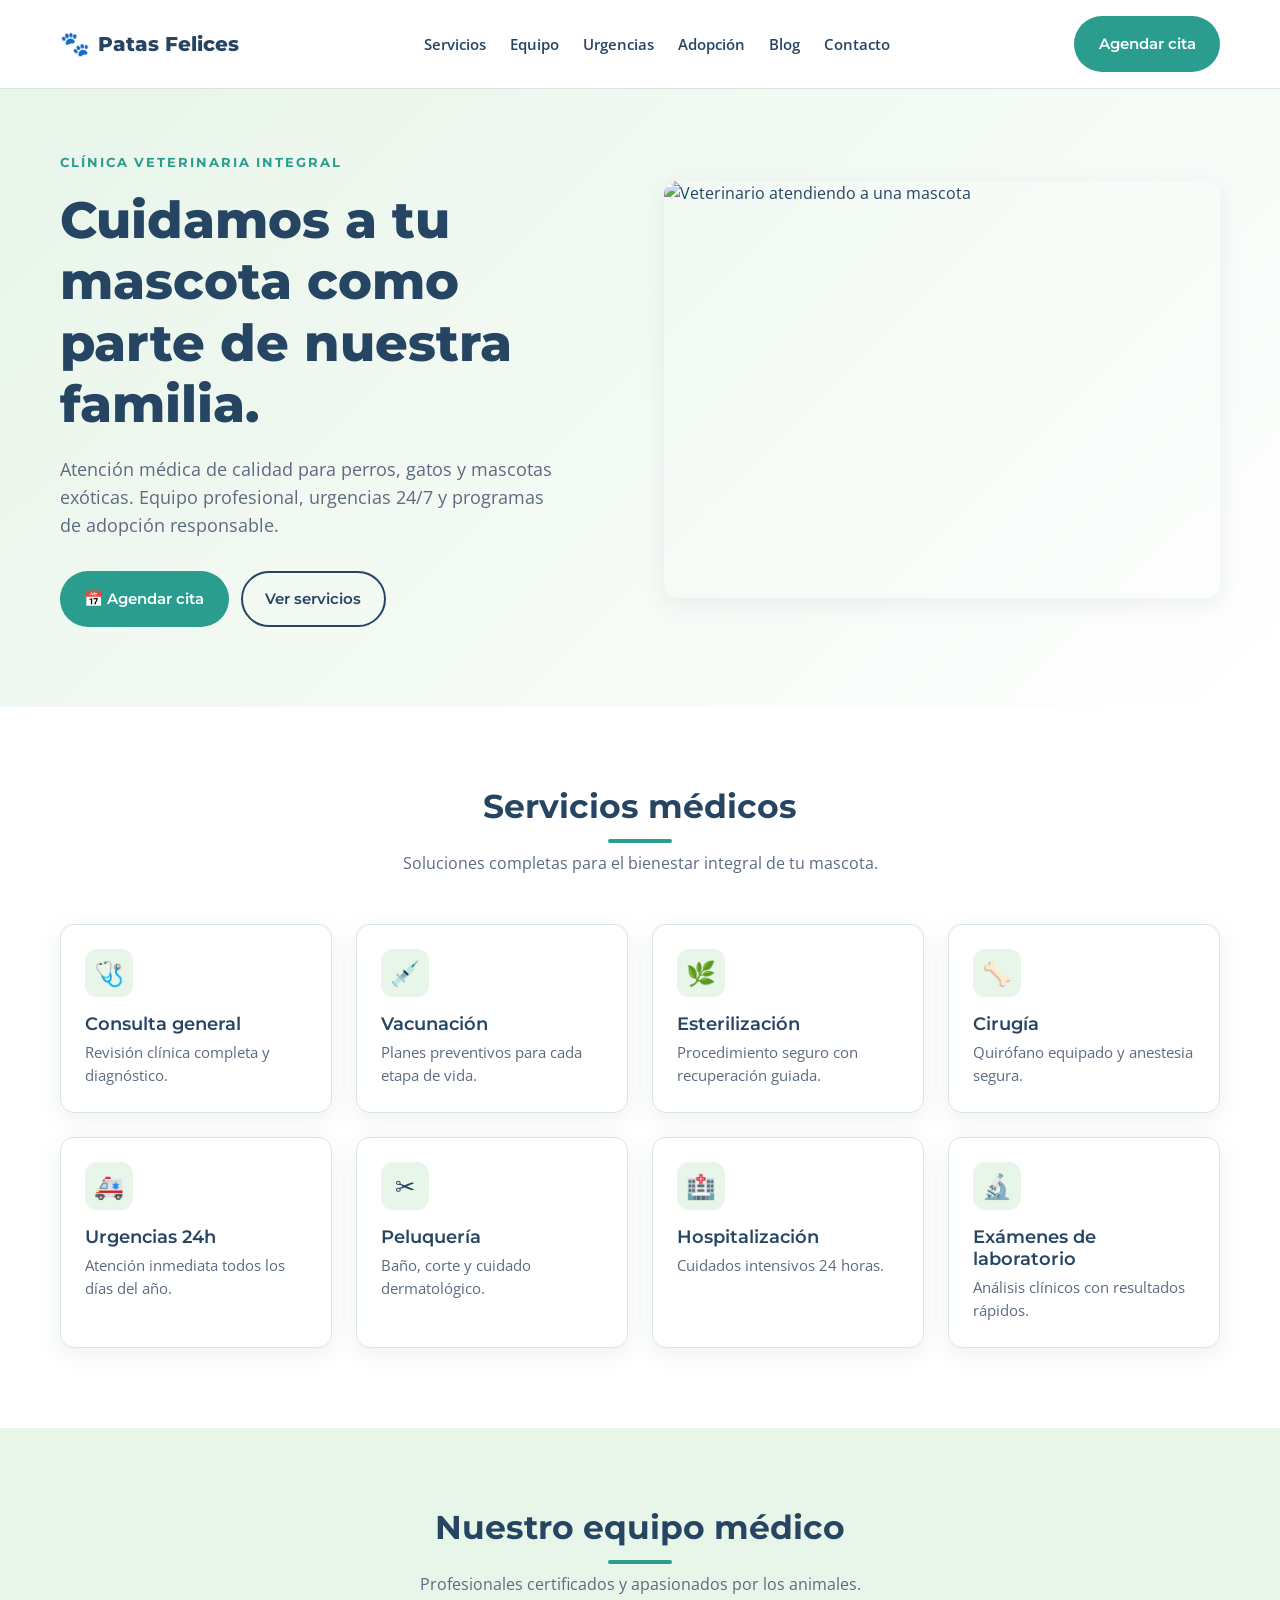
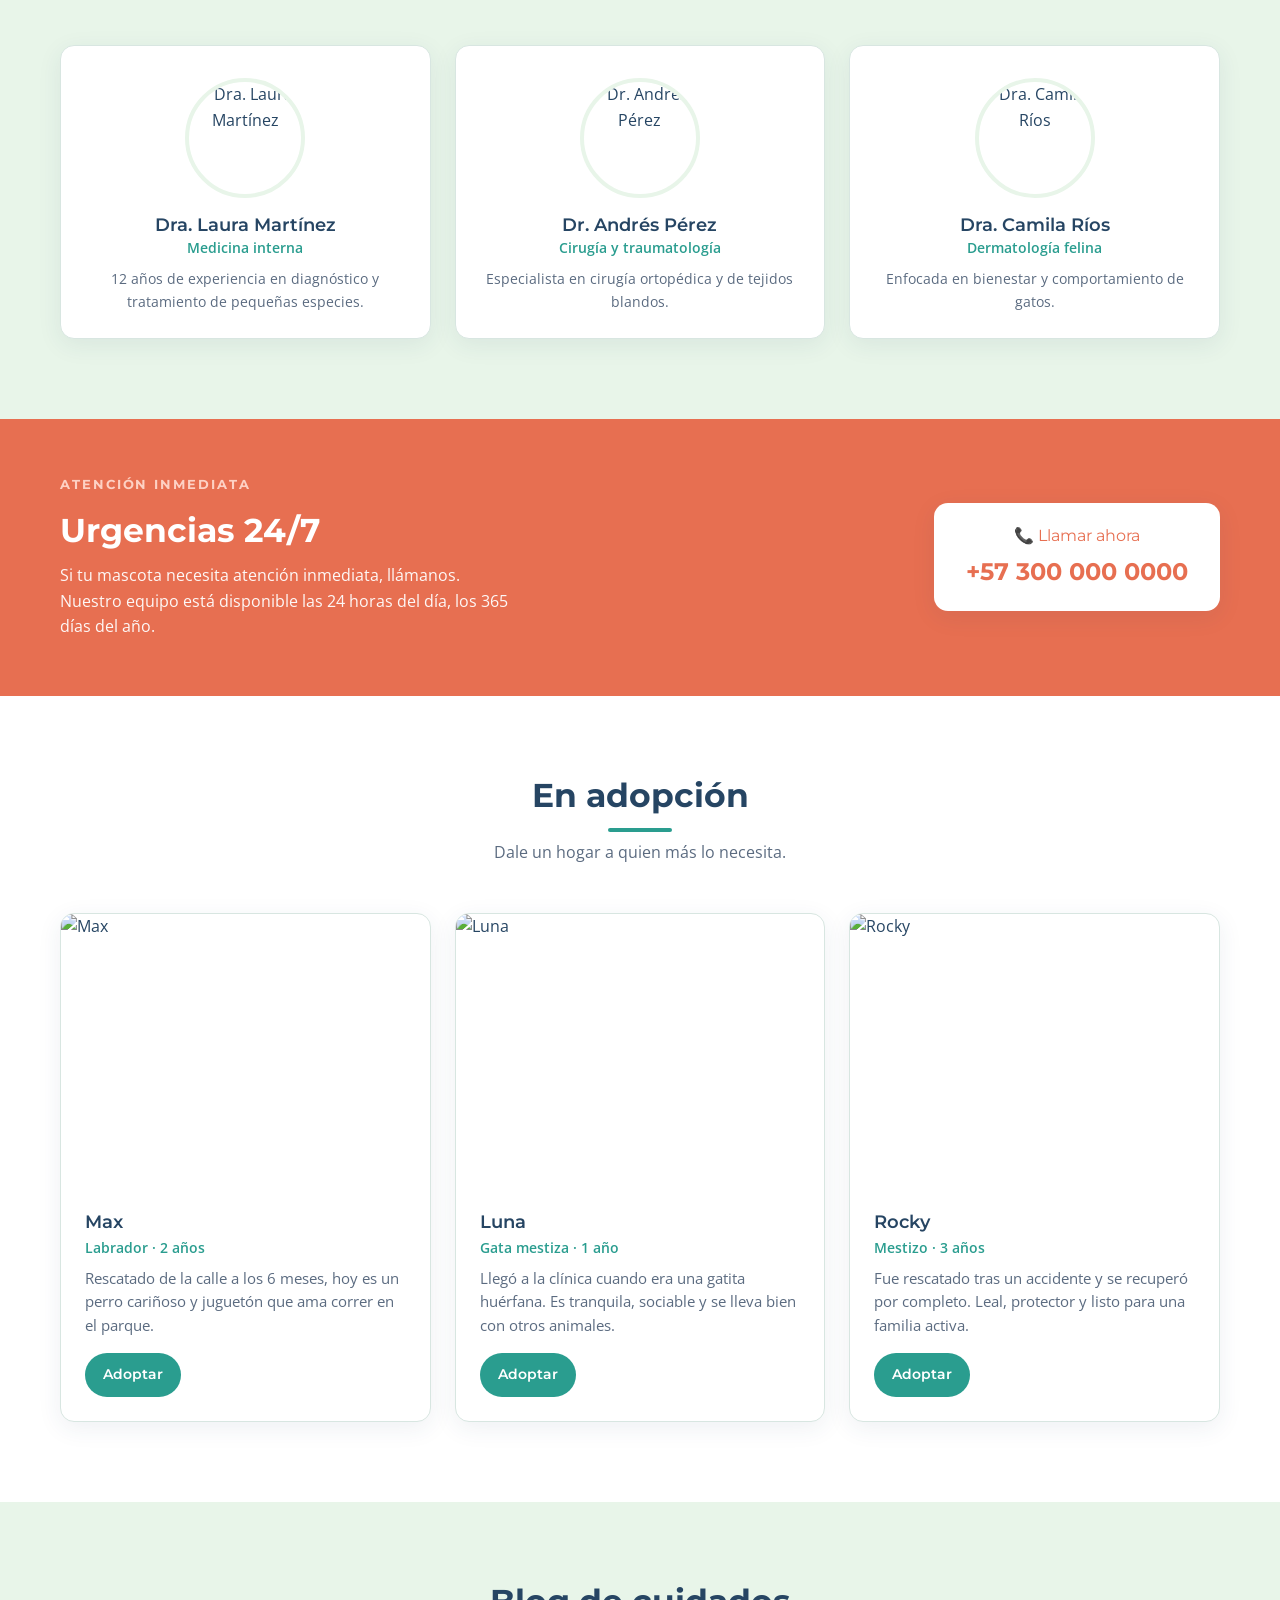
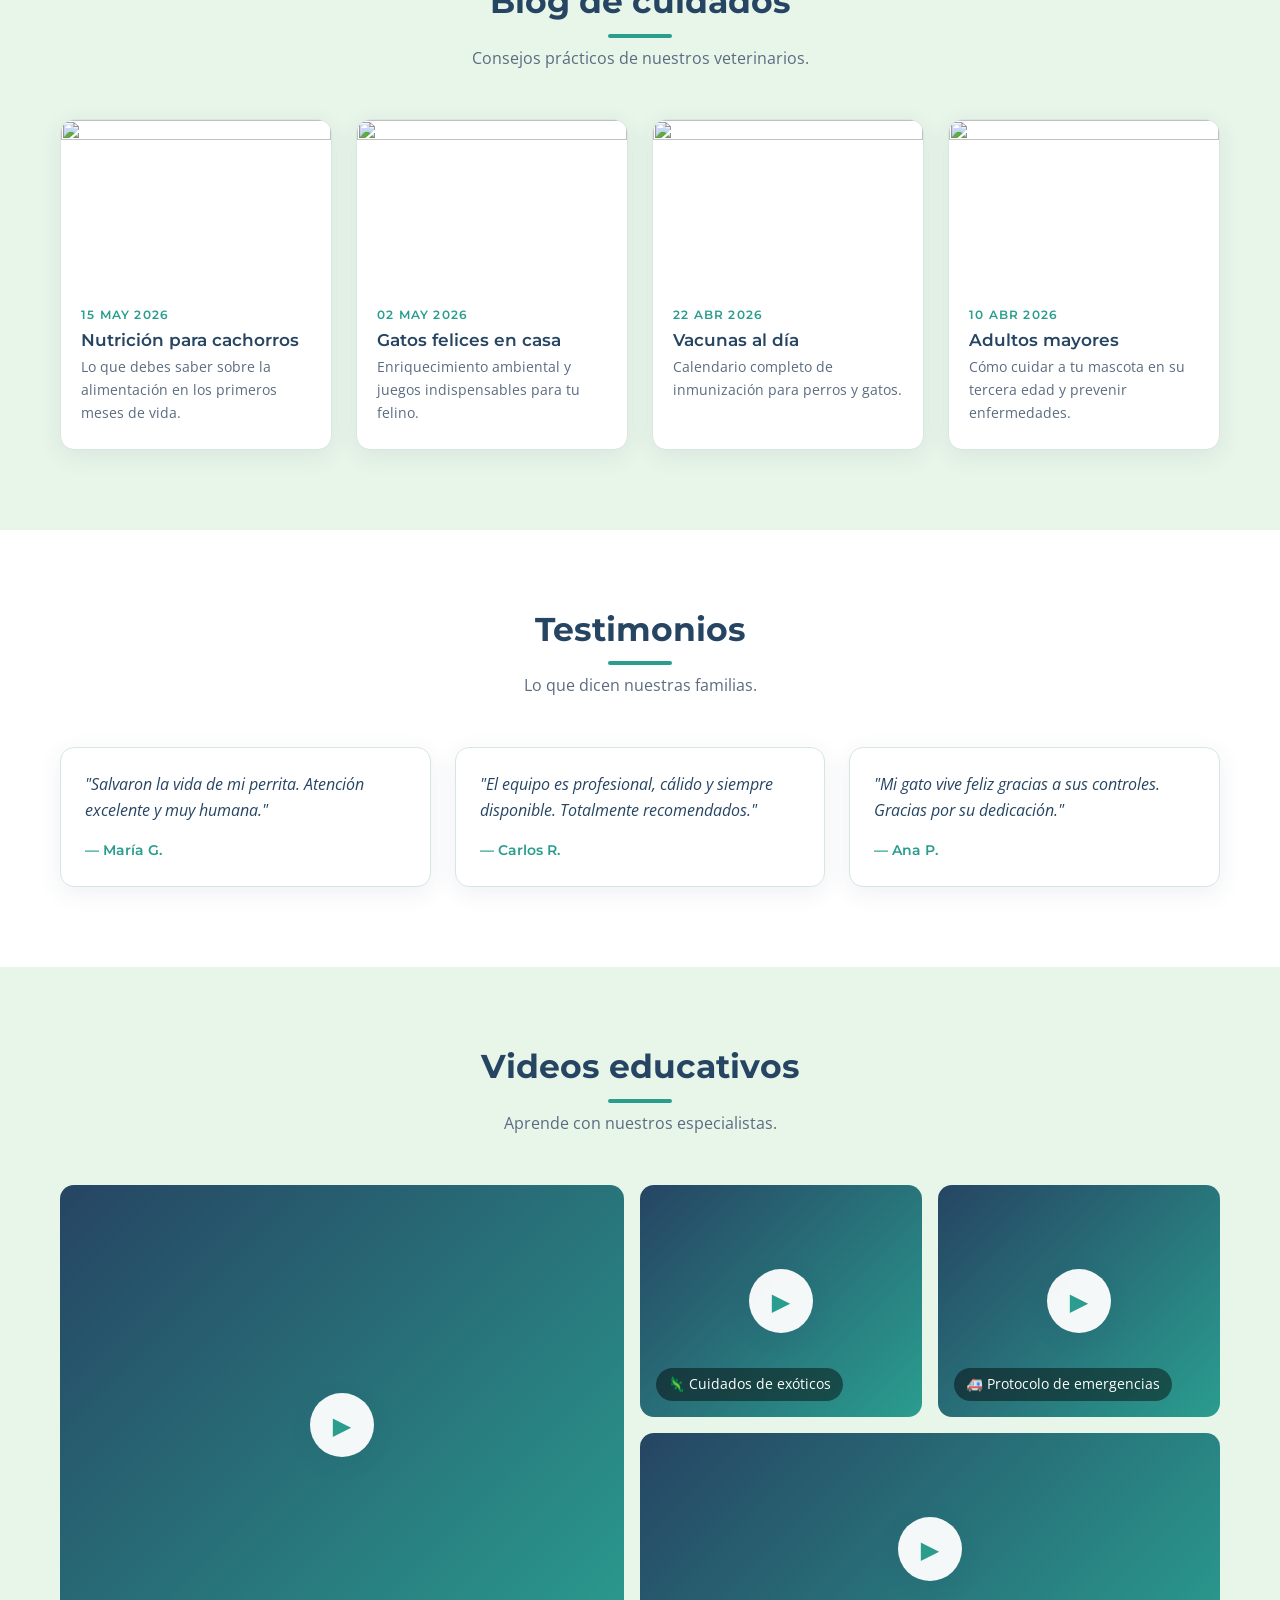
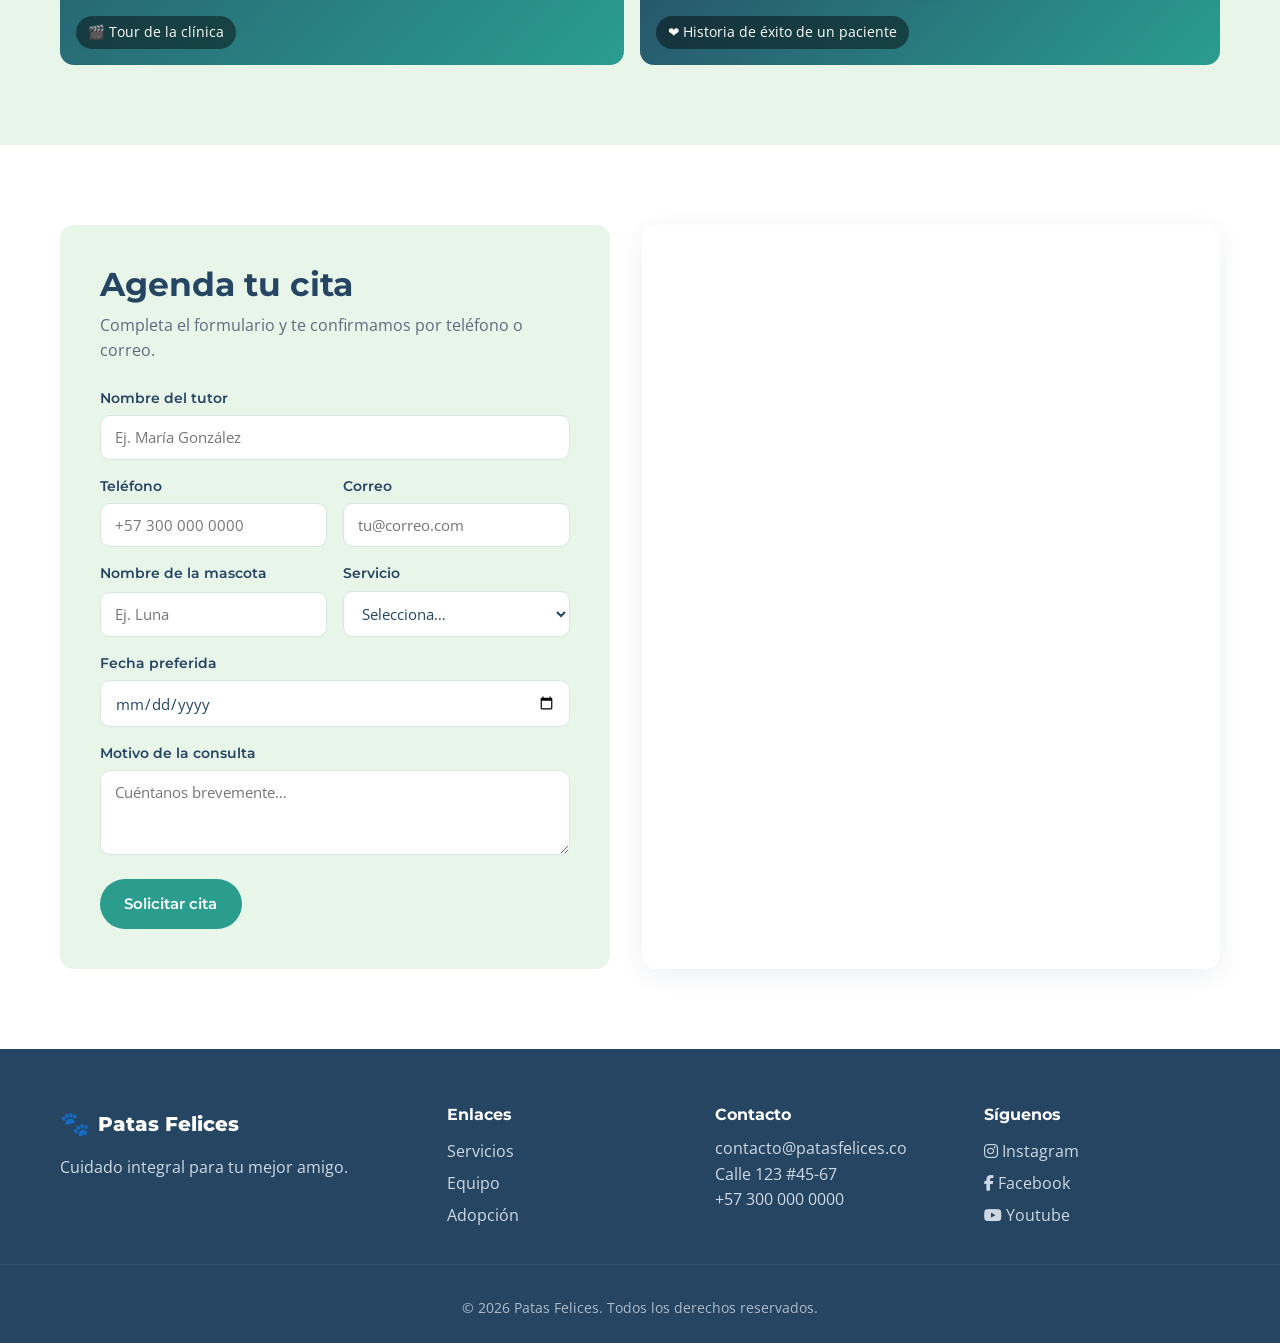
==== 5-veterinaria/index.html @ c0ae96e9 "Add files via upload" ====
<!DOCTYPE html>
<html lang="es">

<head>
  <meta charset="UTF-8" />
  <meta name="viewport" content="width=device-width, initial-scale=1.0" />
  <title>Patas Felices — Clínica Veterinaria</title>
  <meta name="description"
    content="Clínica veterinaria integral: servicios médicos, urgencias 24/7, adopción y cuidados para tu mascota." />
  <link rel="preconnect" href="https://fonts.googleapis.com" />
  <link rel="preconnect" href="https://fonts.gstatic.com" crossorigin />
  <link
    href="https://fonts.googleapis.com/css2?family=Montserrat:wght@600;700;800&family=Open+Sans:wght@400;600&display=swap"
    rel="stylesheet" />
  <link rel="stylesheet" href="estilos.css" />
  <link rel="stylesheet" href="https://cdnjs.cloudflare.com/ajax/libs/font-awesome/6.4.0/css/all.min.css">
</head>

<body>
  <!-- 1. ENCABEZADO -->
  <header class="encabezado">
    <div class="contenedor encabezado__interno">
      <a href="#" class="logo">
        <span class="logo__icono">🐾</span>
        <span class="logo__texto">Patas Felices</span>
      </a>
      <nav class="menu" aria-label="Principal">
        <a href="#servicios">Servicios</a>
        <a href="#equipo">Equipo</a>
        <a href="#urgencias">Urgencias</a>
        <a href="#adopcion">Adopción</a>
        <a href="#blog">Blog</a>
        <a href="#contacto">Contacto</a>
      </nav>
      <a href="#contacto" class="boton boton--primario">Agendar cita</a>
    </div>
  </header>

  <!-- 2. PORTADA -->
  <section class="portada">
    <div class="contenedor portada__rejilla">
      <div class="portada__contenido">
        <p class="antetitulo">Clínica veterinaria integral</p>
        <h1>Cuidamos a tu mascota como parte de nuestra familia.</h1>
        <p class="portada__sub">Atención médica de calidad para perros, gatos y mascotas exóticas. Equipo profesional,
          urgencias 24/7 y programas de adopción responsable.</p>
        <div class="portada__acciones">
          <a href="#contacto" class="boton boton--primario">📅 Agendar cita</a>
          <a href="#servicios" class="boton boton--fantasma">Ver servicios</a>
        </div>
      </div>
      <div class="portada__imagen">
        <img src="https://images.unsplash.com/photo-1583337130417-3346a1be7dee?w=800&auto=format&fit=crop"
          alt="Veterinario atendiendo a una mascota" />
      </div>
    </div>
  </section>

  <!-- 3. SERVICIOS MÉDICOS -->
  <section class="seccion" id="servicios">
    <div class="contenedor">
      <header class="seccion__cabecera">
        <h2>Servicios médicos</h2>
        <p>Soluciones completas para el bienestar integral de tu mascota.</p>
      </header>
      <div class="rejilla rejilla--4">
        <article class="tarjeta servicio">
          <div class="servicio__icono">🩺</div>
          <h3>Consulta general</h3>
          <p>Revisión clínica completa y diagnóstico.</p>
        </article>
        <article class="tarjeta servicio">
          <div class="servicio__icono">💉</div>
          <h3>Vacunación</h3>
          <p>Planes preventivos para cada etapa de vida.</p>
        </article>
        <article class="tarjeta servicio">
          <div class="servicio__icono">🌿</div>
          <h3>Esterilización</h3>
          <p>Procedimiento seguro con recuperación guiada.</p>
        </article>
        <article class="tarjeta servicio">
          <div class="servicio__icono">🦴</div>
          <h3>Cirugía</h3>
          <p>Quirófano equipado y anestesia segura.</p>
        </article>
        <article class="tarjeta servicio">
          <div class="servicio__icono">🚑</div>
          <h3>Urgencias 24h</h3>
          <p>Atención inmediata todos los días del año.</p>
        </article>
        <article class="tarjeta servicio">
          <div class="servicio__icono">✂️</div>
          <h3>Peluquería</h3>
          <p>Baño, corte y cuidado dermatológico.</p>
        </article>
        <article class="tarjeta servicio">
          <div class="servicio__icono">🏥</div>
          <h3>Hospitalización</h3>
          <p>Cuidados intensivos 24 horas.</p>
        </article>
        <article class="tarjeta servicio">
          <div class="servicio__icono">🔬</div>
          <h3>Exámenes de laboratorio</h3>
          <p>Análisis clínicos con resultados rápidos.</p>
        </article>
      </div>
    </div>
  </section>

  <!-- 4. EQUIPO MÉDICO -->
  <section class="seccion seccion--alterna" id="equipo">
    <div class="contenedor">
      <header class="seccion__cabecera">
        <h2>Nuestro equipo médico</h2>
        <p>Profesionales certificados y apasionados por los animales.</p>
      </header>
      <div class="rejilla rejilla--3">
        <article class="tarjeta equipo">
          <img src="https://images.unsplash.com/photo-1559839734-2b71ea197ec2?w=400&auto=format&fit=crop"
            alt="Dra. Laura Martínez" />
          <h3>Dra. Laura Martínez</h3>
          <p class="equipo__rol">Medicina interna</p>
          <p>12 años de experiencia en diagnóstico y tratamiento de pequeñas especies.</p>
        </article>
        <article class="tarjeta equipo">
          <img src="https://images.unsplash.com/photo-1612349317150-e413f6a5b16d?w=400&auto=format&fit=crop"
            alt="Dr. Andrés Pérez" />
          <h3>Dr. Andrés Pérez</h3>
          <p class="equipo__rol">Cirugía y traumatología</p>
          <p>Especialista en cirugía ortopédica y de tejidos blandos.</p>
        </article>
        <article class="tarjeta equipo">
          <img src="https://images.unsplash.com/photo-1622253692010-333f2da6031d?w=400&auto=format&fit=crop"
            alt="Dra. Camila Ríos" />
          <h3>Dra. Camila Ríos</h3>
          <p class="equipo__rol">Dermatología felina</p>
          <p>Enfocada en bienestar y comportamiento de gatos.</p>
        </article>
      </div>
    </div>
  </section>

  <!-- 5. URGENCIAS -->
  <section class="urgencias" id="urgencias">
    <div class="contenedor urgencias__interno">
      <div>
        <p class="antetitulo antetitulo--claro">Atención inmediata</p>
        <h2>Urgencias 24/7</h2>
        <p>Si tu mascota necesita atención inmediata, llámanos. Nuestro equipo está disponible las 24 horas del día, los
          365 días del año.</p>
      </div>
      <a href="tel:+573000000000" class="urgencias__telefono">
        <span>📞 Llamar ahora</span>
        <strong>+57 300 000 0000</strong>
      </a>
    </div>
  </section>

  <!-- 6. ADOPCIÓN -->
  <section class="seccion" id="adopcion">
    <div class="contenedor">
      <header class="seccion__cabecera">
        <h2>En adopción</h2>
        <p>Dale un hogar a quien más lo necesita.</p>
      </header>
      <div class="rejilla rejilla--3">
        <article class="tarjeta adopcion">
          <img src="https://images.unsplash.com/photo-1543466835-00a7907e9de1?w=600&auto=format&fit=crop" alt="Max" />
          <div class="adopcion__cuerpo">
            <h3>Max</h3>
            <p class="adopcion__edad">Labrador · 2 años</p>
            <p>Rescatado de la calle a los 6 meses, hoy es un perro cariñoso y juguetón que ama correr en el parque.</p>
            <a href="#contacto" class="boton boton--primario boton--pequeno">Adoptar</a>
          </div>
        </article>
        <article class="tarjeta adopcion">
          <img src="https://images.unsplash.com/photo-1514888286974-6c03e2ca1dba?w=600&auto=format&fit=crop"
            alt="Luna" />
          <div class="adopcion__cuerpo">
            <h3>Luna</h3>
            <p class="adopcion__edad">Gata mestiza · 1 año</p>
            <p>Llegó a la clínica cuando era una gatita huérfana. Es tranquila, sociable y se lleva bien con otros
              animales.</p>
            <a href="#contacto" class="boton boton--primario boton--pequeno">Adoptar</a>
          </div>
        </article>
        <article class="tarjeta adopcion">
          <img src="https://images.unsplash.com/photo-1587300003388-59208cc962cb?w=600&auto=format&fit=crop"
            alt="Rocky" />
          <div class="adopcion__cuerpo">
            <h3>Rocky</h3>
            <p class="adopcion__edad">Mestizo · 3 años</p>
            <p>Fue rescatado tras un accidente y se recuperó por completo. Leal, protector y listo para una familia
              activa.</p>
            <a href="#contacto" class="boton boton--primario boton--pequeno">Adoptar</a>
          </div>
        </article>
      </div>
    </div>
  </section>

  <!-- 7. BLOG DE CUIDADOS -->
  <section class="seccion seccion--alterna" id="blog">
    <div class="contenedor">
      <header class="seccion__cabecera">
        <h2>Blog de cuidados</h2>
        <p>Consejos prácticos de nuestros veterinarios.</p>
      </header>
      <div class="rejilla rejilla--4">
        <article class="tarjeta articulo">
          <img src="https://images.unsplash.com/photo-1450778869180-41d0601e046e?w=400&auto=format&fit=crop" alt="" />
          <div class="articulo__cuerpo">
            <time class="articulo__fecha">15 May 2026</time>
            <h3>Nutrición para cachorros</h3>
            <p>Lo que debes saber sobre la alimentación en los primeros meses de vida.</p>
          </div>
        </article>
        <article class="tarjeta articulo">
          <img src="https://images.unsplash.com/photo-1518791841217-8f162f1e1131?w=400&auto=format&fit=crop" alt="" />
          <div class="articulo__cuerpo">
            <time class="articulo__fecha">02 May 2026</time>
            <h3>Gatos felices en casa</h3>
            <p>Enriquecimiento ambiental y juegos indispensables para tu felino.</p>
          </div>
        </article>
        <article class="tarjeta articulo">
          <img src="https://images.unsplash.com/photo-1425082661705-1834bfd09dca?w=400&auto=format&fit=crop" alt="" />
          <div class="articulo__cuerpo">
            <time class="articulo__fecha">22 Abr 2026</time>
            <h3>Vacunas al día</h3>
            <p>Calendario completo de inmunización para perros y gatos.</p>
          </div>
        </article>
        <article class="tarjeta articulo">
          <img src="https://images.unsplash.com/photo-1444212477490-ca407925329e?w=400&auto=format&fit=crop" alt="" />
          <div class="articulo__cuerpo">
            <time class="articulo__fecha">10 Abr 2026</time>
            <h3>Adultos mayores</h3>
            <p>Cómo cuidar a tu mascota en su tercera edad y prevenir enfermedades.</p>
          </div>
        </article>
      </div>
    </div>
  </section>

  <!-- 8. TESTIMONIOS -->
  <section class="seccion">
    <div class="contenedor">
      <header class="seccion__cabecera">
        <h2>Testimonios</h2>
        <p>Lo que dicen nuestras familias.</p>
      </header>
      <div class="rejilla rejilla--3">
        <blockquote class="tarjeta testimonio">
          <p>"Salvaron la vida de mi perrita. Atención excelente y muy humana."</p>
          <footer>— María G.</footer>
        </blockquote>
        <blockquote class="tarjeta testimonio">
          <p>"El equipo es profesional, cálido y siempre disponible. Totalmente recomendados."</p>
          <footer>— Carlos R.</footer>
        </blockquote>
        <blockquote class="tarjeta testimonio">
          <p>"Mi gato vive feliz gracias a sus controles. Gracias por su dedicación."</p>
          <footer>— Ana P.</footer>
        </blockquote>
      </div>
    </div>
  </section>

  <!-- 9. VIDEOS -->
  <section class="seccion seccion--alterna">
    <div class="contenedor">
      <header class="seccion__cabecera">
        <h2>Videos educativos</h2>
        <p>Aprende con nuestros especialistas.</p>
      </header>
      <div class="videos">
        <div class="video video--principal">
          <div class="video__play">▶</div>
          <span class="video__etiqueta">🎬 Tour de la clínica</span>
        </div>
        <div class="video">
          <div class="video__play">▶</div>
          <span class="video__etiqueta">🦎 Cuidados de exóticos</span>
        </div>
        <div class="video">
          <div class="video__play">▶</div>
          <span class="video__etiqueta">🚑 Protocolo de emergencias</span>
        </div>
        <div class="video video--ancho">
          <div class="video__play">▶</div>
          <span class="video__etiqueta">❤️ Historia de éxito de un paciente</span>
        </div>
      </div>
    </div>
  </section>

  <!-- 10. AGENDAR CITA + MAPA -->
  <section class="seccion" id="contacto">
    <div class="contenedor mapa">
      <div class="mapa__formulario">
        <h2>Agenda tu cita</h2>
        <p>Completa el formulario y te confirmamos por teléfono o correo.</p>
        <form class="formulario"
          onsubmit="event.preventDefault(); alert('¡Solicitud enviada! Te contactaremos pronto.');">
          <div class="campo">
            <label for="nombre">Nombre del tutor</label>
            <input id="nombre" name="nombre" type="text" required placeholder="Ej. María González" />
          </div>
          <div class="formulario__fila">
            <div class="campo">
              <label for="telefono">Teléfono</label>
              <input id="telefono" name="telefono" type="tel" required placeholder="+57 300 000 0000" />
            </div>
            <div class="campo">
              <label for="correo">Correo</label>
              <input id="correo" name="correo" type="email" required placeholder="tu@correo.com" />
            </div>
          </div>
          <div class="formulario__fila">
            <div class="campo">
              <label for="mascota">Nombre de la mascota</label>
              <input id="mascota" name="mascota" type="text" required placeholder="Ej. Luna" />
            </div>
            <div class="campo">
              <label for="servicio">Servicio</label>
              <select id="servicio" name="servicio" required>
                <option value="">Selecciona…</option>
                <option>Consulta general</option>
                <option>Vacunación</option>
                <option>Esterilización</option>
                <option>Cirugía</option>
                <option>Peluquería</option>
                <option>Exámenes de laboratorio</option>
              </select>
            </div>
          </div>
          <div class="campo">
            <label for="fecha">Fecha preferida</label>
            <input id="fecha" name="fecha" type="date" required />
          </div>
          <div class="campo">
            <label for="motivo">Motivo de la consulta</label>
            <textarea id="motivo" name="motivo" rows="3" placeholder="Cuéntanos brevemente…"></textarea>
          </div>
          <button type="submit" class="boton boton--primario">Solicitar cita</button>
        </form>
      </div>
      <div class="mapa__embebido">
        <iframe title="Mapa de ubicación"
          src="https://www.openstreetmap.org/export/embed.html?bbox=-74.08%2C4.60%2C-74.06%2C4.62&layer=mapnik"
          loading="lazy"></iframe>
      </div>
    </div>
  </section>

  <!-- 11. PIE DE PÁGINA -->
  <footer class="pie">
    <div class="contenedor pie__rejilla">
      <div>
        <div class="logo logo--claro"><span class="logo__icono">🐾</span><span class="logo__texto">Patas Felices</span>
        </div>
        <p>Cuidado integral para tu mejor amigo.</p>
      </div>
      <div>
        <h4>Enlaces</h4>
        <a href="#servicios">Servicios</a>
        <a href="#equipo">Equipo</a>
        <a href="#adopcion">Adopción</a>
      </div>
      <div>
        <h4>Contacto</h4>
        <p>contacto@patasfelices.co</p>
        <p>Calle 123 #45-67</p>
        <p>+57 300 000 0000</p>
      </div>
      <div>
        <h4>Síguenos</h4>
        <div>
          <a href="#"><i class="fab fa-instagram"></i> Instagram</a>
          <a href="#"><i class="fab fa-facebook-f"></i> Facebook</a>
          <a href="#"><i class="fab fa-youtube"></i> Youtube</a>
        </div>
      </div>
    </div>
    <div class="pie__inferior">© 2026 Patas Felices. Todos los derechos reservados.</div>
  </footer>
</body>

</html>
---- 5-veterinaria/estilos.css ----
:root {
  --color-principal: #2A9D8F;
  --color-principal-oscuro: #1f7a70;
  --color-fondo-suave: #E8F5E9;
  --color-urgencia: #E76F51;
  --color-texto: #264563;
  --color-tenue: #5b6b80;
  --color-blanco: #ffffff;
  --color-borde: #d8e6e1;

  --tipo-titulo: "Montserrat", system-ui, sans-serif;
  --tipo-cuerpo: "Open Sans", system-ui, sans-serif;

  --radio: 14px;
  --sombra: 0 6px 24px rgba(38, 69, 99, 0.08);
  --ancho-contenedor: 1200px;
}

* { box-sizing: border-box; margin: 0; padding: 0; }
html { scroll-behavior: smooth; }
body {
  font-family: var(--tipo-cuerpo);
  color: var(--color-texto);
  background: var(--color-blanco);
  line-height: 1.6;
  -webkit-font-smoothing: antialiased;
}

img { max-width: 100%; display: block; }
a { color: inherit; text-decoration: none; }

h1, h2, h3, h4 { font-family: var(--tipo-titulo); color: var(--color-texto); line-height: 1.2; }
h1 { font-size: clamp(2rem, 4vw, 3.25rem); font-weight: 800; }
h2 { font-size: clamp(1.6rem, 2.6vw, 2.25rem); font-weight: 700; position: relative; }
h3 { font-size: 1.15rem; font-weight: 600; }

.contenedor { max-width: var(--ancho-contenedor); margin: 0 auto; padding: 0 1.25rem; }

/* Pseudo-elemento decorativo bajo los títulos de sección */
.seccion__cabecera h2::after {
  content: "";
  display: block;
  width: 64px;
  height: 4px;
  margin: .75rem auto 0;
  background: var(--color-principal);
  border-radius: 999px;
}

/* Botones */
.boton {
  display: inline-flex; align-items: center; gap: .5rem;
  padding: .85rem 1.4rem; border-radius: 999px;
  font-family: var(--tipo-titulo); font-weight: 600; font-size: .95rem;
  transition: transform .15s ease, background .2s ease, color .2s ease;
  border: 2px solid transparent; cursor: pointer;
}
.boton--primario { background: var(--color-principal); color: #fff; }
.boton--primario:hover { background: var(--color-principal-oscuro); transform: translateY(-1px); }
.boton--fantasma { background: transparent; color: var(--color-texto); border-color: var(--color-texto); }
.boton--fantasma:hover { background: var(--color-texto); color: #fff; }
.boton--pequeno { padding: .55rem 1rem; font-size: .85rem; }

/* Encabezado */
.encabezado {
  position: sticky; top: 0; z-index: 50;
  background: rgba(255,255,255,.95); backdrop-filter: blur(8px);
  border-bottom: 1px solid var(--color-borde);
}
.encabezado__interno { display: flex; align-items: center; justify-content: space-between; padding: 1rem 1.25rem; gap: 1rem; }
.logo { display: inline-flex; align-items: center; gap: .5rem; font-family: var(--tipo-titulo); font-weight: 800; font-size: 1.25rem; color: var(--color-texto); }
.logo__icono { font-size: 1.5rem; }
.menu { display: flex; gap: 1.5rem; flex-wrap: wrap; }
.menu a { font-weight: 600; font-size: .95rem; color: var(--color-texto); transition: color .2s; position: relative; }
.menu a::before {
  content: ""; position: absolute; left: 0; bottom: -4px;
  width: 0; height: 2px; background: var(--color-principal);
  transition: width .25s ease;
}
.menu a:hover { color: var(--color-principal); }
.menu a:hover::before { width: 100%; }

/* Portada */
.portada { background: linear-gradient(135deg, var(--color-fondo-suave) 0%, #fff 100%); padding: 4rem 0 5rem; }
.portada__rejilla { display: grid; grid-template-columns: 1fr 1fr; gap: 3rem; align-items: center; }
.antetitulo { font-family: var(--tipo-titulo); text-transform: uppercase; letter-spacing: .15em; font-size: .8rem; color: var(--color-principal); font-weight: 700; margin-bottom: 1rem; }
.antetitulo--claro { color: #ffd7cb; }
.portada__sub { font-size: 1.1rem; color: var(--color-tenue); margin: 1.25rem 0 2rem; max-width: 50ch; }
.portada__acciones { display: flex; flex-wrap: wrap; gap: .75rem; }
.portada__imagen img { border-radius: var(--radio); box-shadow: var(--sombra); aspect-ratio: 4/3; object-fit: cover; }

/* Secciones */
.seccion { padding: 5rem 0; }
.seccion--alterna { background: var(--color-fondo-suave); }
.seccion__cabecera { text-align: center; max-width: 640px; margin: 0 auto 3rem; }
.seccion__cabecera p { color: var(--color-tenue); margin-top: .5rem; }

/* Rejilla + Tarjeta */
.rejilla { display: grid; gap: 1.5rem; }
.rejilla--3 { grid-template-columns: repeat(3, 1fr); }
.rejilla--4 { grid-template-columns: repeat(4, 1fr); }
.tarjeta {
  background: #fff; border-radius: var(--radio); padding: 1.5rem;
  border: 1px solid var(--color-borde); box-shadow: var(--sombra);
  transition: transform .2s ease, box-shadow .2s ease;
}
.tarjeta:hover { transform: translateY(-4px); box-shadow: 0 12px 32px rgba(38,69,99,.12); }

/* Servicios */
.servicio { text-align: left; }
.servicio__icono { width: 48px; height: 48px; display: grid; place-items: center; font-size: 1.5rem; border-radius: 12px; background: var(--color-fondo-suave); margin-bottom: 1rem; }
.servicio h3 { margin-bottom: .35rem; }
.servicio p { color: var(--color-tenue); font-size: .92rem; }

/* Equipo */
.equipo { text-align: center; padding-top: 2rem; }
.equipo img { width: 120px; height: 120px; border-radius: 50%; object-fit: cover; margin: 0 auto 1rem; border: 4px solid var(--color-fondo-suave); }
.equipo__rol { color: var(--color-principal); font-weight: 600; margin-bottom: .5rem; font-size: .9rem; }
.equipo p:last-child { color: var(--color-tenue); font-size: .9rem; }

/* Urgencias */
.urgencias { background: var(--color-urgencia); color: #fff; padding: 3.5rem 0; }
.urgencias__interno { display: flex; align-items: center; justify-content: space-between; gap: 2rem; flex-wrap: wrap; }
.urgencias h2 { color: #fff; margin: .25rem 0 .75rem; }
.urgencias h2::after { display: none; }
.urgencias p { max-width: 50ch; opacity: .95; }
.urgencias__telefono { display: inline-flex; flex-direction: column; align-items: center; background: #fff; color: var(--color-urgencia); padding: 1.25rem 2rem; border-radius: var(--radio); font-family: var(--tipo-titulo); box-shadow: var(--sombra); transition: transform .2s; }
.urgencias__telefono:hover { transform: scale(1.03); }
.urgencias__telefono strong { font-size: 1.5rem; margin-top: .25rem; }

/* Adopción */
.adopcion { padding: 0; overflow: hidden; }
.adopcion img { aspect-ratio: 4/3; object-fit: cover; width: 100%; }
.adopcion__cuerpo { padding: 1.25rem 1.5rem 1.5rem; }
.adopcion__cuerpo h3 { margin-bottom: .25rem; }
.adopcion__edad { color: var(--color-principal); font-weight: 600; font-size: .85rem; margin-bottom: .5rem; }
.adopcion__cuerpo p:not(.adopcion__edad) { color: var(--color-tenue); margin-bottom: 1rem; font-size: .92rem; }

/* Blog / artículo */
.articulo { padding: 0; overflow: hidden; }
.articulo img { aspect-ratio: 16/10; object-fit: cover; width: 100%; }
.articulo__cuerpo { padding: 1rem 1.25rem 1.5rem; }
.articulo__fecha { display: block; font-family: var(--tipo-titulo); font-size: .75rem; text-transform: uppercase; letter-spacing: .1em; color: var(--color-principal); font-weight: 600; margin-bottom: .35rem; }
.articulo__cuerpo h3 { margin-bottom: .35rem; font-size: 1.05rem; }
.articulo__cuerpo p { color: var(--color-tenue); font-size: .9rem; }

/* Testimonios */
.testimonio p { font-style: italic; color: var(--color-texto); margin-bottom: 1rem; }
.testimonio footer { font-family: var(--tipo-titulo); color: var(--color-principal); font-weight: 600; font-size: .9rem; }

/* Videos */
.videos {
  display: grid;
  grid-template-columns: 2fr 1fr 1fr;
  grid-template-rows: 1fr 1fr;
  gap: 1rem;
  min-height: 480px;
}
.video {
  position: relative; background: linear-gradient(135deg, #264563, #2A9D8F);
  border-radius: var(--radio); display: grid; place-items: center;
  color: #fff; cursor: pointer; overflow: hidden;
  transition: transform .2s;
}
.video:hover { transform: scale(1.01); }
.video__play { width: 64px; height: 64px; border-radius: 50%; background: rgba(255,255,255,.95); color: var(--color-principal); display: grid; place-items: center; font-size: 1.5rem; box-shadow: var(--sombra); }
.video__etiqueta { position: absolute; bottom: 1rem; left: 1rem; background: rgba(0,0,0,.45); padding: .35rem .75rem; border-radius: 999px; font-size: .85rem; }
.video--principal { grid-row: span 2; }
.video--ancho { grid-column: span 2; }

/* Mapa + formulario */
.mapa { display: grid; grid-template-columns: 1fr 1.1fr; gap: 2rem; align-items: stretch; }
.mapa__formulario { background: var(--color-fondo-suave); padding: 2.5rem; border-radius: var(--radio); }
.mapa__formulario h2 { margin-bottom: .5rem; text-align: left; }
.mapa__formulario h2::after { margin: .5rem 0 0; }
.mapa__formulario > p { color: var(--color-tenue); margin-bottom: 1.5rem; }
.mapa__embebido { border-radius: var(--radio); overflow: hidden; box-shadow: var(--sombra); min-height: 420px; }
.mapa__embebido iframe { width: 100%; height: 100%; border: 0; }

/* Formulario */
.formulario { display: grid; gap: 1rem; }
.formulario__fila { display: grid; grid-template-columns: 1fr 1fr; gap: 1rem; }
.campo { display: grid; gap: .35rem; }
.campo label { font-family: var(--tipo-titulo); font-weight: 600; font-size: .85rem; color: var(--color-texto); }
.campo input, .campo select, .campo textarea {
  font-family: var(--tipo-cuerpo); font-size: .95rem;
  padding: .7rem .85rem; border-radius: 10px;
  border: 1px solid var(--color-borde); background: #fff; color: var(--color-texto);
  transition: border-color .2s, box-shadow .2s;
}
.campo input:focus, .campo select:focus, .campo textarea:focus {
  outline: none; border-color: var(--color-principal);
  box-shadow: 0 0 0 3px rgba(42,157,143,.18);
}
.formulario .boton { justify-self: start; margin-top: .5rem; }

/* Pie */
.pie { background: var(--color-texto); color: #cfd9e6; padding: 3.5rem 0 1.5rem; }
.pie__rejilla { display: grid; grid-template-columns: 1.5fr 1fr 1fr 1fr; gap: 2rem; }
.pie h4 { color: #fff; font-size: 1rem; margin-bottom: .75rem; }
.pie a { display: block; padding: .2rem 0; color: #cfd9e6; transition: color .2s; }
.pie a:hover { color: #fff; }
.logo--claro { color: #fff; margin-bottom: .75rem; }
.logo--claro .logo__texto { color: #fff; }
.pie__inferior { text-align: center; padding-top: 2rem; margin-top: 2rem; border-top: 1px solid rgba(255,255,255,.1); font-size: .85rem; opacity: .8; }

/* Responsive */
@media (max-width: 960px) {
  .rejilla--4 { grid-template-columns: repeat(2, 1fr); }
  .rejilla--3 { grid-template-columns: repeat(2, 1fr); }
  .portada__rejilla, .mapa { grid-template-columns: 1fr; }
  .videos { grid-template-columns: 1fr 1fr; grid-template-rows: auto; min-height: auto; }
  .video--principal, .video--ancho { grid-column: auto; grid-row: auto; aspect-ratio: 16/10; }
  .video { aspect-ratio: 16/10; }
  .pie__rejilla { grid-template-columns: 1fr 1fr; }
  .menu { display: none; }
}
@media (max-width: 560px) {
  .rejilla--4, .rejilla--3 { grid-template-columns: 1fr; }
  .videos { grid-template-columns: 1fr; }
  .pie__rejilla { grid-template-columns: 1fr; }
  .urgencias__interno { flex-direction: column; text-align: center; }
  .formulario__fila { grid-template-columns: 1fr; }
  .mapa__formulario { padding: 1.5rem; }
}
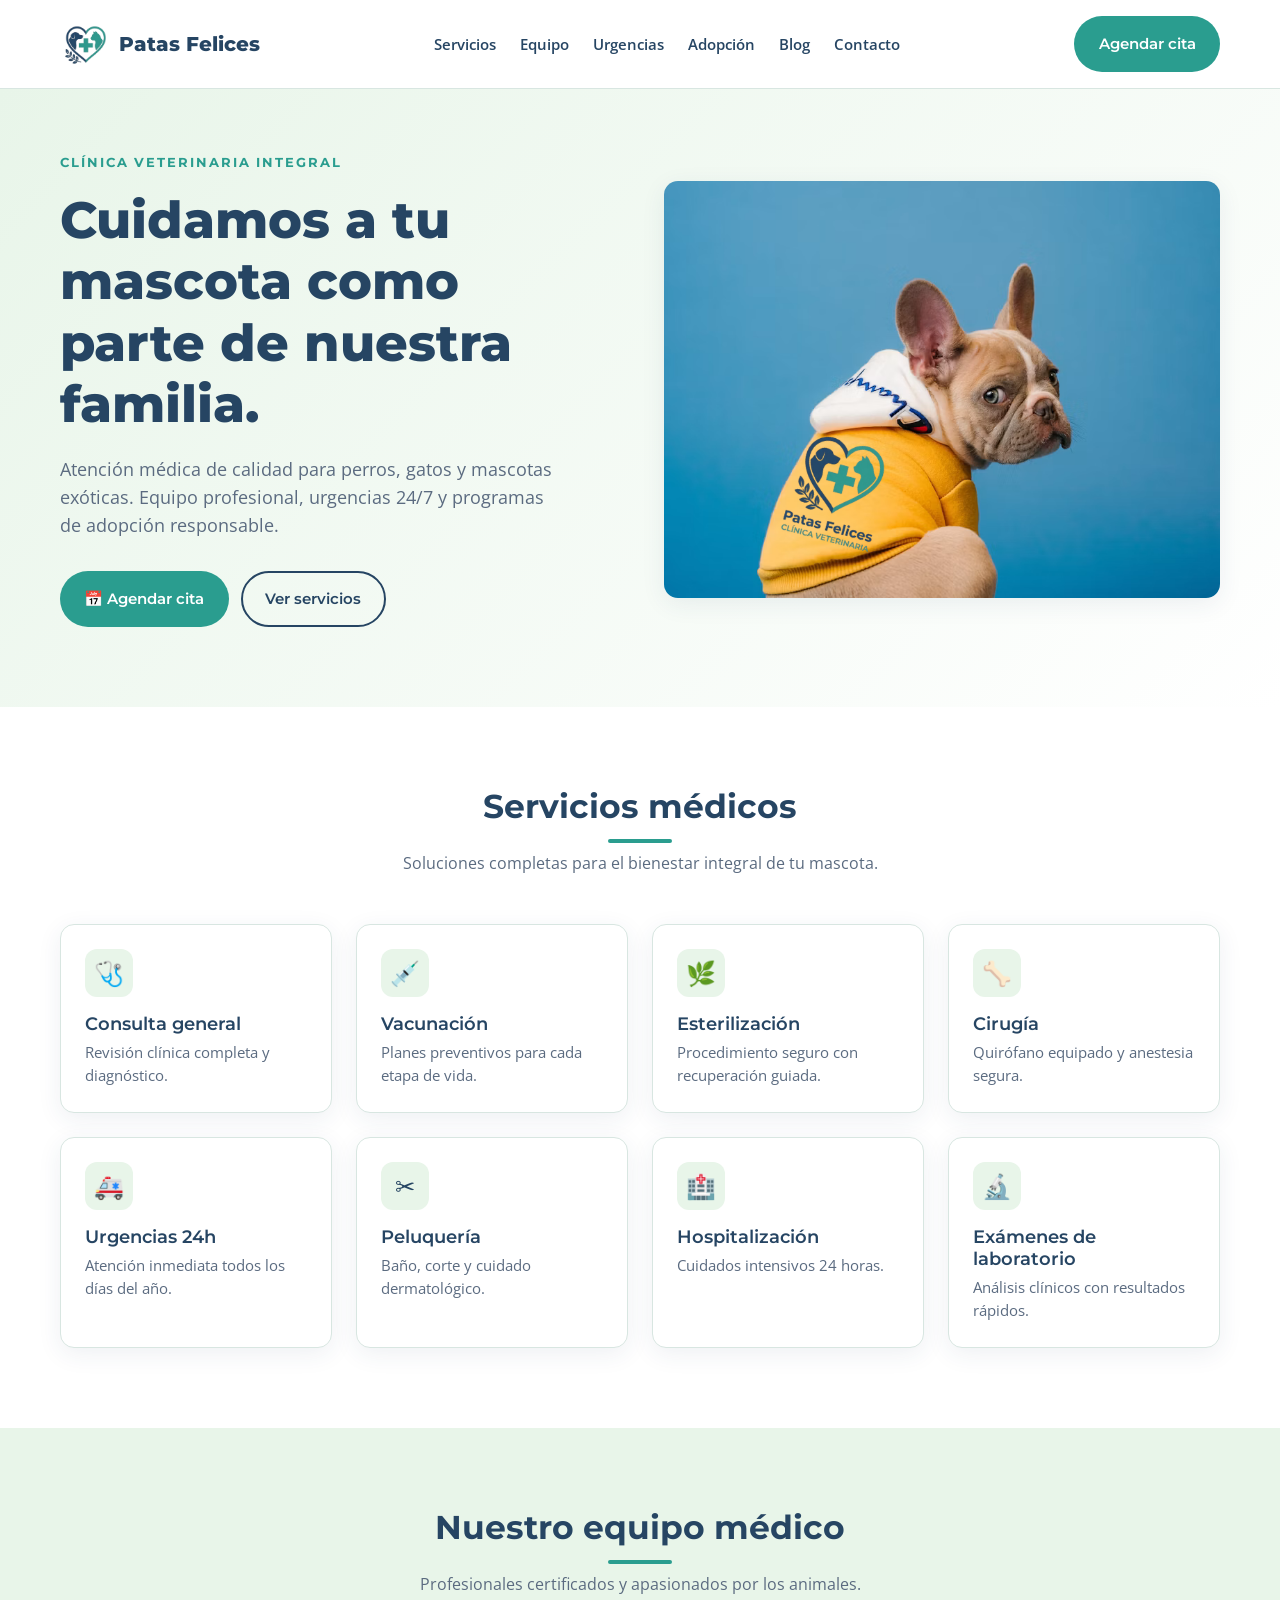
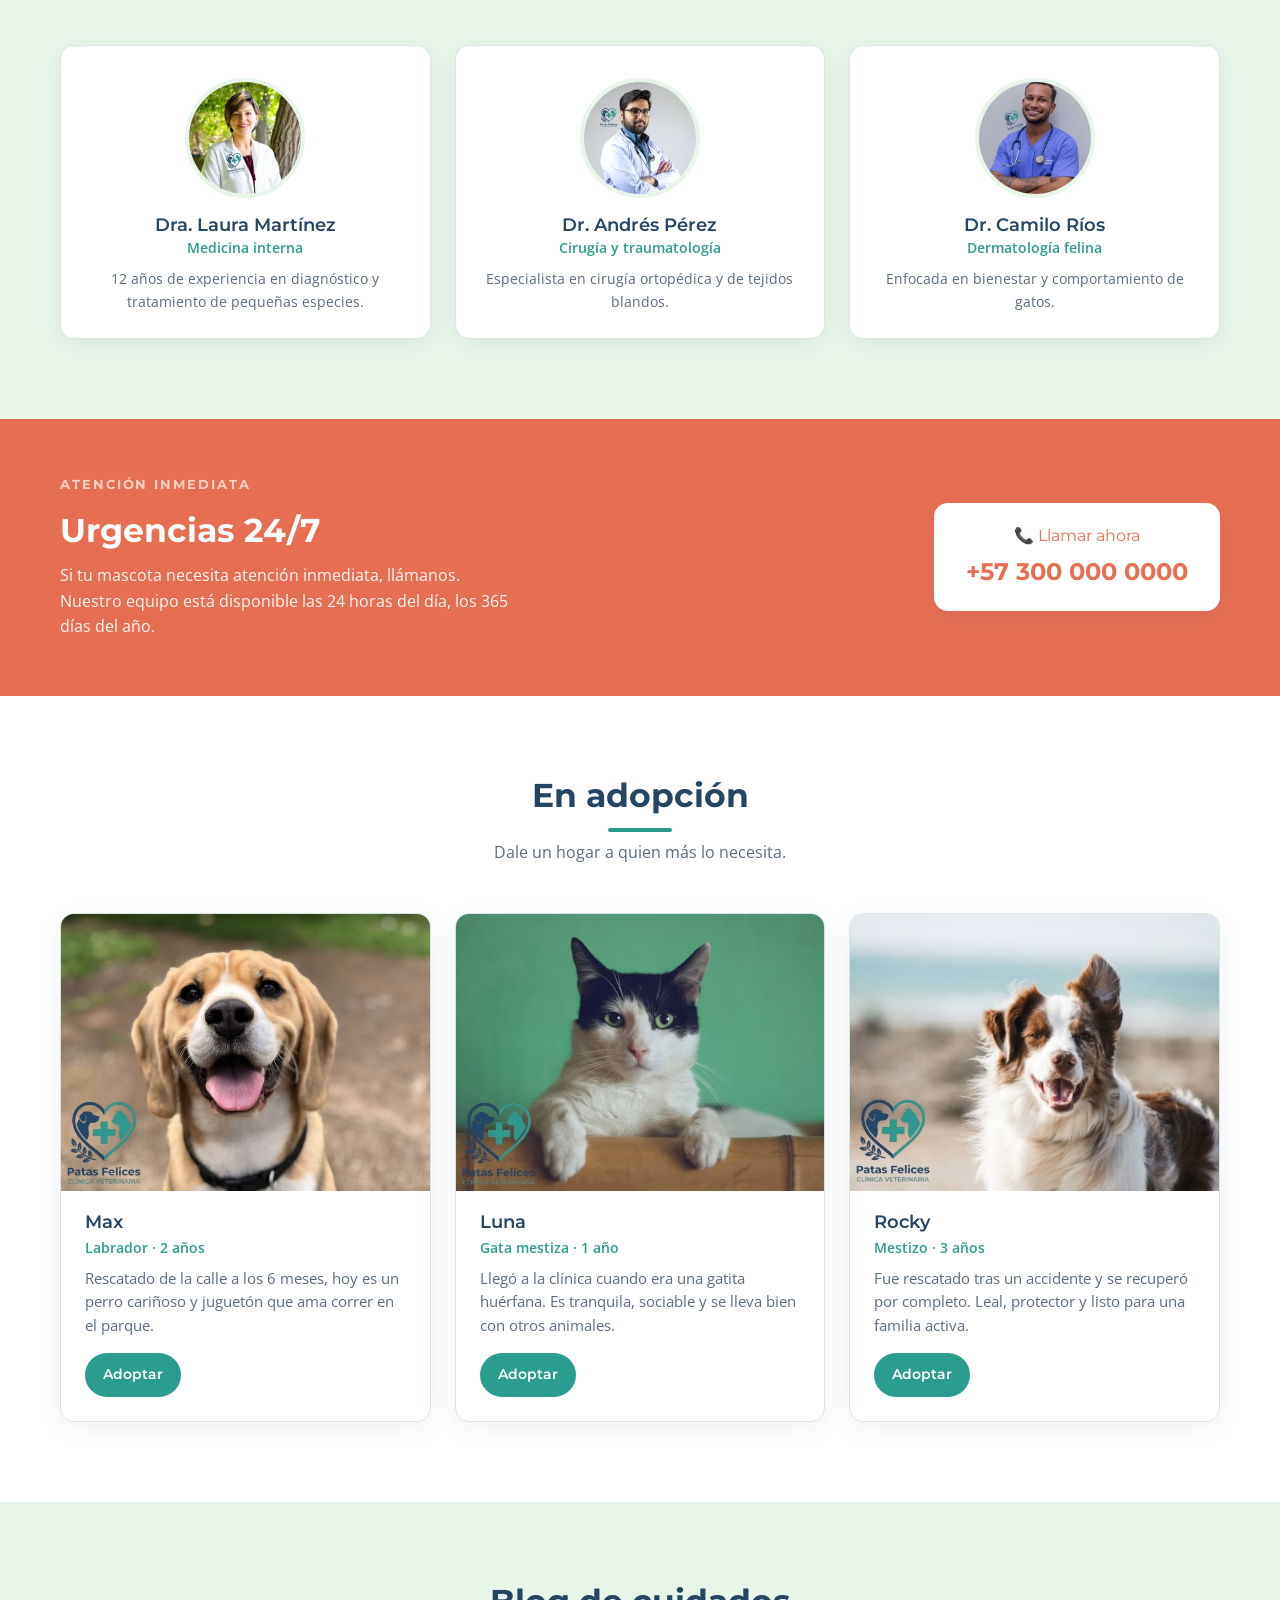
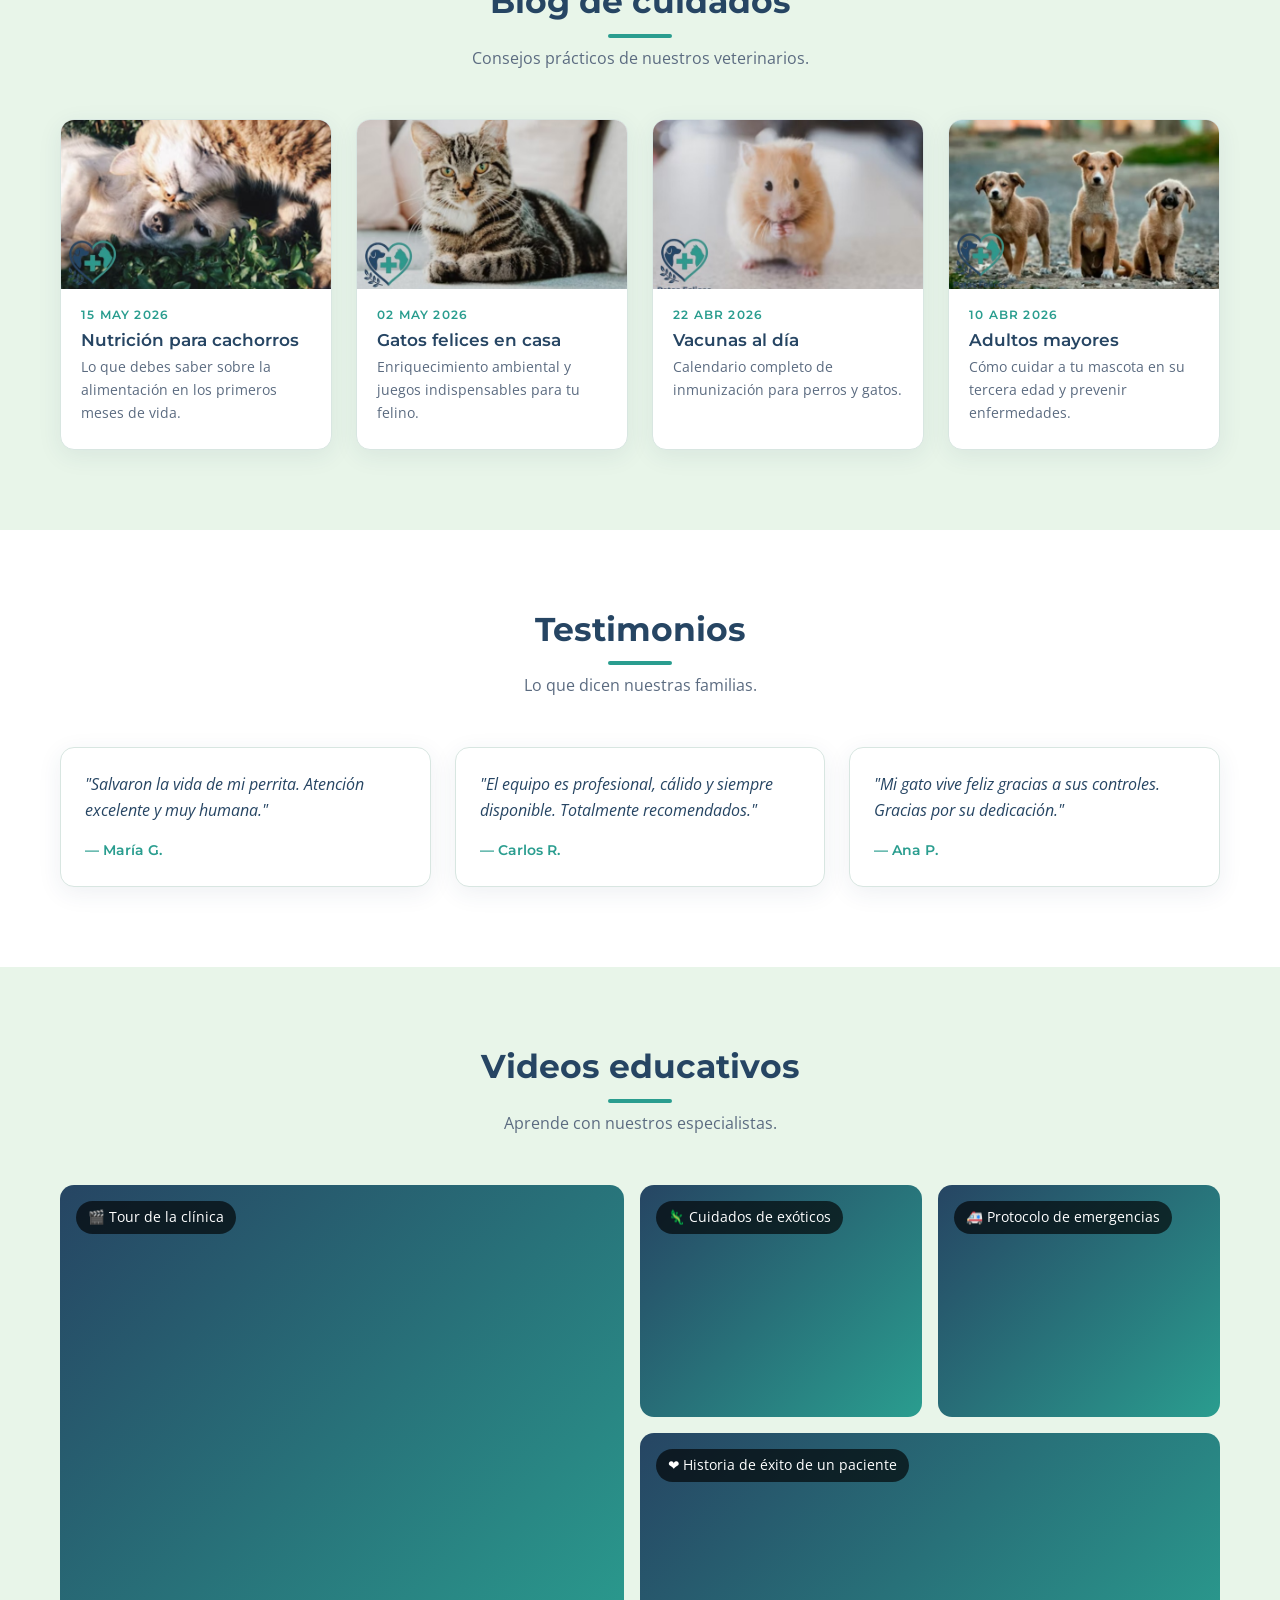
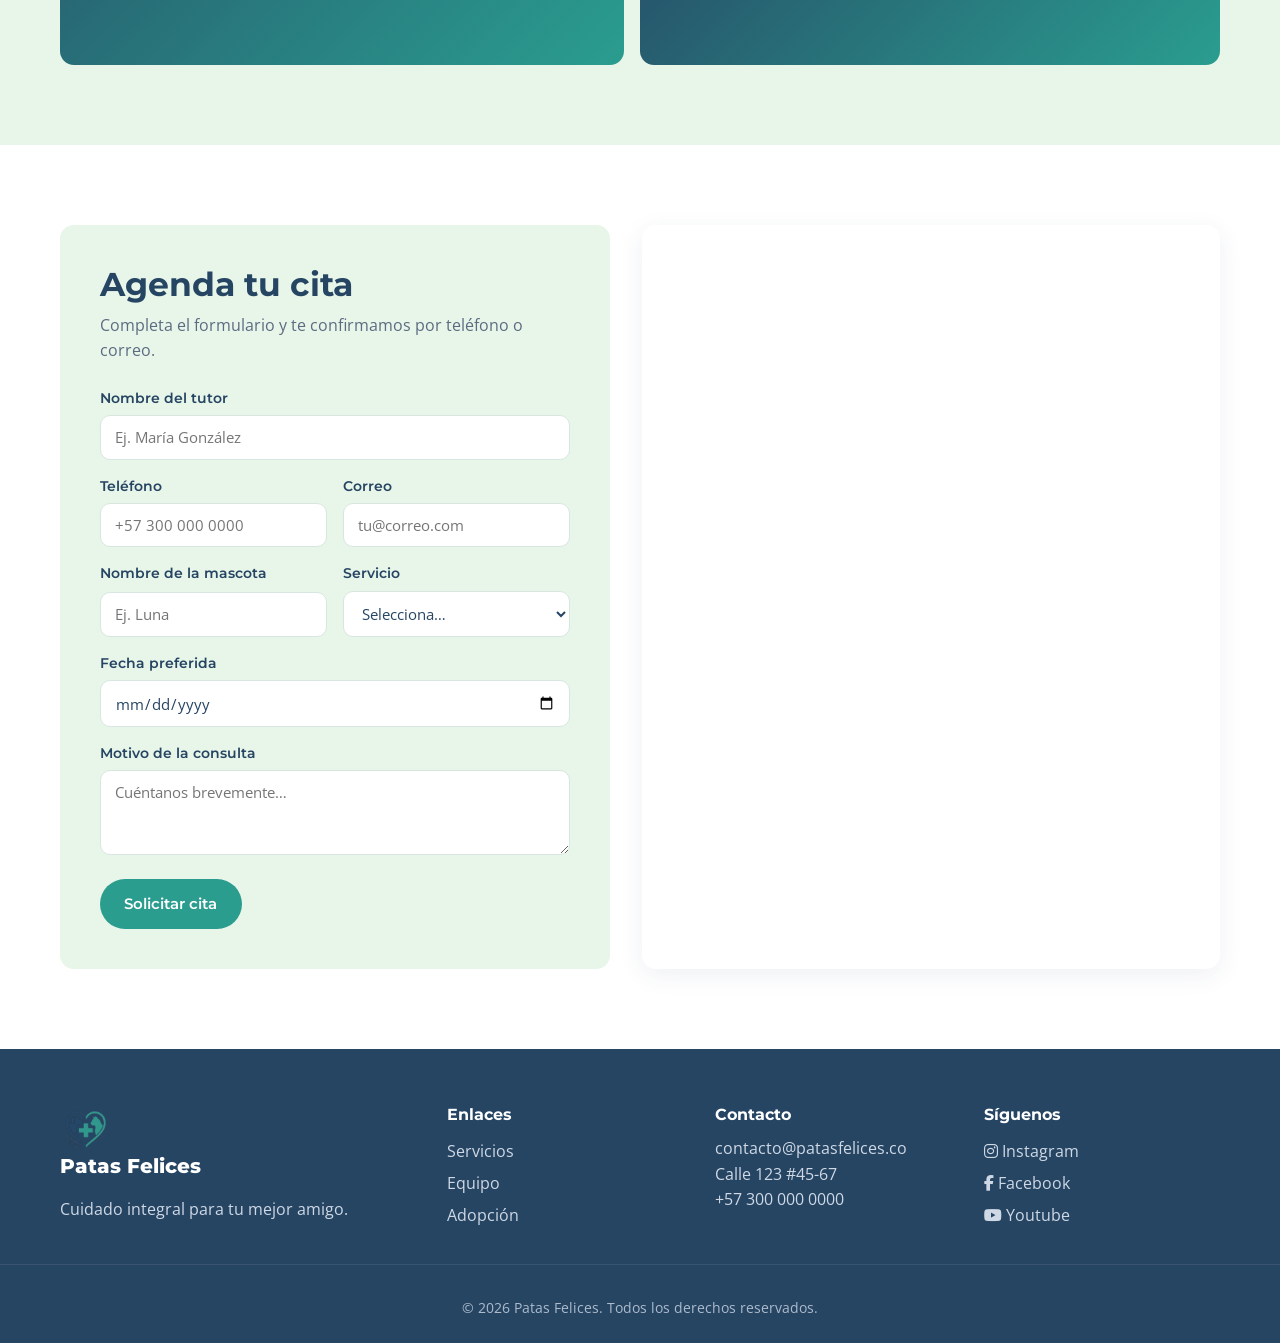
==== commit 977003d4: "Add files via upload" ====
--- a/5-veterinaria/index.html
+++ b/5-veterinaria/index.html
@@ -14,6 +14,7 @@
     rel="stylesheet" />
   <link rel="stylesheet" href="estilos.css" />
   <link rel="stylesheet" href="https://cdnjs.cloudflare.com/ajax/libs/font-awesome/6.4.0/css/all.min.css">
+  <link rel="shortcut icon" href="./imagenes/logo-icon.png" type="image/png">
 </head>
 
 <body>
@@ -21,7 +22,7 @@
   <header class="encabezado">
     <div class="contenedor encabezado__interno">
       <a href="#" class="logo">
-        <span class="logo__icono">🐾</span>
+        <span class="logo__icono"><img src="./imagenes/image-removebg-preview.png" alt=""></span>
         <span class="logo__texto">Patas Felices</span>
       </a>
       <nav class="menu" aria-label="Principal">
@@ -50,8 +51,7 @@
         </div>
       </div>
       <div class="portada__imagen">
-        <img src="https://images.unsplash.com/photo-1583337130417-3346a1be7dee?w=800&auto=format&fit=crop"
-          alt="Veterinario atendiendo a una mascota" />
+        <img src="./imagenes/HERO.png" alt="Veterinario atendiendo a una mascota" />
       </div>
     </div>
   </section>
@@ -117,23 +117,20 @@
       </header>
       <div class="rejilla rejilla--3">
         <article class="tarjeta equipo">
-          <img src="https://images.unsplash.com/photo-1559839734-2b71ea197ec2?w=400&auto=format&fit=crop"
-            alt="Dra. Laura Martínez" />
+          <img src="./imagenes/1 (8).jpeg" alt="Dra. Laura Martínez" />
           <h3>Dra. Laura Martínez</h3>
           <p class="equipo__rol">Medicina interna</p>
           <p>12 años de experiencia en diagnóstico y tratamiento de pequeñas especies.</p>
         </article>
         <article class="tarjeta equipo">
-          <img src="https://images.unsplash.com/photo-1612349317150-e413f6a5b16d?w=400&auto=format&fit=crop"
-            alt="Dr. Andrés Pérez" />
+          <img src="./imagenes/1 (9).jpeg" alt="Dr. Andrés Pérez" />
           <h3>Dr. Andrés Pérez</h3>
           <p class="equipo__rol">Cirugía y traumatología</p>
           <p>Especialista en cirugía ortopédica y de tejidos blandos.</p>
         </article>
         <article class="tarjeta equipo">
-          <img src="https://images.unsplash.com/photo-1622253692010-333f2da6031d?w=400&auto=format&fit=crop"
-            alt="Dra. Camila Ríos" />
-          <h3>Dra. Camila Ríos</h3>
+          <img src="./imagenes/1 (10).jpeg" alt="Dra. Camila Ríos" />
+          <h3>Dr. Camilo Ríos</h3>
           <p class="equipo__rol">Dermatología felina</p>
           <p>Enfocada en bienestar y comportamiento de gatos.</p>
         </article>
@@ -166,7 +163,7 @@
       </header>
       <div class="rejilla rejilla--3">
         <article class="tarjeta adopcion">
-          <img src="https://images.unsplash.com/photo-1543466835-00a7907e9de1?w=600&auto=format&fit=crop" alt="Max" />
+          <img src="./imagenes/1 (2).jpeg" alt="Max" />
           <div class="adopcion__cuerpo">
             <h3>Max</h3>
             <p class="adopcion__edad">Labrador · 2 años</p>
@@ -175,8 +172,7 @@
           </div>
         </article>
         <article class="tarjeta adopcion">
-          <img src="https://images.unsplash.com/photo-1514888286974-6c03e2ca1dba?w=600&auto=format&fit=crop"
-            alt="Luna" />
+          <img src="./imagenes/1 (6).jpeg" alt="Luna" />
           <div class="adopcion__cuerpo">
             <h3>Luna</h3>
             <p class="adopcion__edad">Gata mestiza · 1 año</p>
@@ -186,8 +182,7 @@
           </div>
         </article>
         <article class="tarjeta adopcion">
-          <img src="https://images.unsplash.com/photo-1587300003388-59208cc962cb?w=600&auto=format&fit=crop"
-            alt="Rocky" />
+          <img src="./imagenes/1 (4).jpeg" alt="Rocky" />
           <div class="adopcion__cuerpo">
             <h3>Rocky</h3>
             <p class="adopcion__edad">Mestizo · 3 años</p>
@@ -209,7 +204,7 @@
       </header>
       <div class="rejilla rejilla--4">
         <article class="tarjeta articulo">
-          <img src="https://images.unsplash.com/photo-1450778869180-41d0601e046e?w=400&auto=format&fit=crop" alt="" />
+          <img src="./imagenes/1 (5).jpeg" alt="" />
           <div class="articulo__cuerpo">
             <time class="articulo__fecha">15 May 2026</time>
             <h3>Nutrición para cachorros</h3>
@@ -217,7 +212,7 @@
           </div>
         </article>
         <article class="tarjeta articulo">
-          <img src="https://images.unsplash.com/photo-1518791841217-8f162f1e1131?w=400&auto=format&fit=crop" alt="" />
+          <img src="./imagenes/1 (7).jpeg" alt="" />
           <div class="articulo__cuerpo">
             <time class="articulo__fecha">02 May 2026</time>
             <h3>Gatos felices en casa</h3>
@@ -225,7 +220,7 @@
           </div>
         </article>
         <article class="tarjeta articulo">
-          <img src="https://images.unsplash.com/photo-1425082661705-1834bfd09dca?w=400&auto=format&fit=crop" alt="" />
+          <img src="./imagenes/1 (3).jpeg" alt="" />
           <div class="articulo__cuerpo">
             <time class="articulo__fecha">22 Abr 2026</time>
             <h3>Vacunas al día</h3>
@@ -233,7 +228,7 @@
           </div>
         </article>
         <article class="tarjeta articulo">
-          <img src="https://images.unsplash.com/photo-1444212477490-ca407925329e?w=400&auto=format&fit=crop" alt="" />
+          <img src="./imagenes/1 (1).jpeg" alt="" />
           <div class="articulo__cuerpo">
             <time class="articulo__fecha">10 Abr 2026</time>
             <h3>Adultos mayores</h3>
@@ -277,19 +272,24 @@
       </header>
       <div class="videos">
         <div class="video video--principal">
-          <div class="video__play">▶</div>
+          <iframe src="https://player.cloudinary.com/embed/?cloud_name=dhglinxve&public_id=1780498947_92031c58_mewfkc"
+            width="640" height="360" allowfullscreen></iframe>
           <span class="video__etiqueta">🎬 Tour de la clínica</span>
         </div>
         <div class="video">
-          <div class="video__play">▶</div>
+          <iframe src="https://player.cloudinary.com/embed/?cloud_name=dhglinxve&public_id=download_lhwayo" width="640"
+            height="360" allowfullscreen></iframe>
           <span class="video__etiqueta">🦎 Cuidados de exóticos</span>
         </div>
+
         <div class="video">
-          <div class="video__play">▶</div>
+          <iframe src="https://player.cloudinary.com/embed/?cloud_name=dhglinxve&public_id=download_2_ckyqco"
+            width="640" height="360" allowfullscreen></iframe>
           <span class="video__etiqueta">🚑 Protocolo de emergencias</span>
         </div>
         <div class="video video--ancho">
-          <div class="video__play">▶</div>
+          <iframe src="https://player.cloudinary.com/embed/?cloud_name=dhglinxve&public_id=download_3_i3ogny"
+            width="640" height="360" allowfullscreen></iframe>
           <span class="video__etiqueta">❤️ Historia de éxito de un paciente</span>
         </div>
       </div>
@@ -359,8 +359,10 @@
   <footer class="pie">
     <div class="contenedor pie__rejilla">
       <div>
-        <div class="logo logo--claro"><span class="logo__icono">🐾</span><span class="logo__texto">Patas Felices</span>
-        </div>
+        <a href="#" class="logo logo--claro">
+          <span class="logo__icono"><img src="./imagenes/image-removebg-preview.png" alt=""></span>
+          <span class="logo__texto">Patas Felices</span>
+        </a>
         <p>Cuidado integral para tu mejor amigo.</p>
       </div>
       <div>
--- a/5-veterinaria/estilos.css
+++ b/5-veterinaria/estilos.css
@@ -16,8 +16,16 @@
   --ancho-contenedor: 1200px;
 }
 
-* { box-sizing: border-box; margin: 0; padding: 0; }
-html { scroll-behavior: smooth; }
+* {
+  box-sizing: border-box;
+  margin: 0;
+  padding: 0;
+}
+
+html {
+  scroll-behavior: smooth;
+}
+
 body {
   font-family: var(--tipo-cuerpo);
   color: var(--color-texto);
@@ -26,15 +34,46 @@
   -webkit-font-smoothing: antialiased;
 }
 
-img { max-width: 100%; display: block; }
-a { color: inherit; text-decoration: none; }
-
-h1, h2, h3, h4 { font-family: var(--tipo-titulo); color: var(--color-texto); line-height: 1.2; }
-h1 { font-size: clamp(2rem, 4vw, 3.25rem); font-weight: 800; }
-h2 { font-size: clamp(1.6rem, 2.6vw, 2.25rem); font-weight: 700; position: relative; }
-h3 { font-size: 1.15rem; font-weight: 600; }
-
-.contenedor { max-width: var(--ancho-contenedor); margin: 0 auto; padding: 0 1.25rem; }
+img {
+  max-width: 100%;
+  display: block;
+}
+
+a {
+  color: inherit;
+  text-decoration: none;
+}
+
+h1,
+h2,
+h3,
+h4 {
+  font-family: var(--tipo-titulo);
+  color: var(--color-texto);
+  line-height: 1.2;
+}
+
+h1 {
+  font-size: clamp(2rem, 4vw, 3.25rem);
+  font-weight: 800;
+}
+
+h2 {
+  font-size: clamp(1.6rem, 2.6vw, 2.25rem);
+  font-weight: 700;
+  position: relative;
+}
+
+h3 {
+  font-size: 1.15rem;
+  font-weight: 600;
+}
+
+.contenedor {
+  max-width: var(--ancho-contenedor);
+  margin: 0 auto;
+  padding: 0 1.25rem;
+}
 
 /* Pseudo-elemento decorativo bajo los títulos de sección */
 .seccion__cabecera h2::after {
@@ -49,104 +88,398 @@
 
 /* Botones */
 .boton {
-  display: inline-flex; align-items: center; gap: .5rem;
-  padding: .85rem 1.4rem; border-radius: 999px;
-  font-family: var(--tipo-titulo); font-weight: 600; font-size: .95rem;
+  display: inline-flex;
+  align-items: center;
+  gap: .5rem;
+  padding: .85rem 1.4rem;
+  border-radius: 999px;
+  font-family: var(--tipo-titulo);
+  font-weight: 600;
+  font-size: .95rem;
   transition: transform .15s ease, background .2s ease, color .2s ease;
-  border: 2px solid transparent; cursor: pointer;
-}
-.boton--primario { background: var(--color-principal); color: #fff; }
-.boton--primario:hover { background: var(--color-principal-oscuro); transform: translateY(-1px); }
-.boton--fantasma { background: transparent; color: var(--color-texto); border-color: var(--color-texto); }
-.boton--fantasma:hover { background: var(--color-texto); color: #fff; }
-.boton--pequeno { padding: .55rem 1rem; font-size: .85rem; }
+  border: 2px solid transparent;
+  cursor: pointer;
+}
+
+.boton--primario {
+  background: var(--color-principal);
+  color: #fff;
+}
+
+.boton--primario:hover {
+  background: var(--color-principal-oscuro);
+  transform: translateY(-1px);
+}
+
+.boton--fantasma {
+  background: transparent;
+  color: var(--color-texto);
+  border-color: var(--color-texto);
+}
+
+.boton--fantasma:hover {
+  background: var(--color-texto);
+  color: #fff;
+}
+
+.boton--pequeno {
+  padding: .55rem 1rem;
+  font-size: .85rem;
+}
 
 /* Encabezado */
 .encabezado {
-  position: sticky; top: 0; z-index: 50;
-  background: rgba(255,255,255,.95); backdrop-filter: blur(8px);
+  position: sticky;
+  top: 0;
+  z-index: 50;
+  background: rgba(255, 255, 255, .95);
+  backdrop-filter: blur(8px);
   border-bottom: 1px solid var(--color-borde);
 }
-.encabezado__interno { display: flex; align-items: center; justify-content: space-between; padding: 1rem 1.25rem; gap: 1rem; }
-.logo { display: inline-flex; align-items: center; gap: .5rem; font-family: var(--tipo-titulo); font-weight: 800; font-size: 1.25rem; color: var(--color-texto); }
-.logo__icono { font-size: 1.5rem; }
-.menu { display: flex; gap: 1.5rem; flex-wrap: wrap; }
-.menu a { font-weight: 600; font-size: .95rem; color: var(--color-texto); transition: color .2s; position: relative; }
+
+.encabezado__interno {
+  display: flex;
+  align-items: center;
+  justify-content: space-between;
+  padding: 1rem 1.25rem;
+  gap: 1rem;
+}
+
+.logo {
+  display: inline-flex;
+  align-items: center;
+  gap: .5rem;
+  font-family: var(--tipo-titulo);
+  font-weight: 800;
+  font-size: 1.25rem;
+  color: var(--color-texto);
+}
+
+.logo__icono {
+  display: flex;
+  align-items: center;
+}
+
+.logo__icono img {
+  height: 42px;
+  width: auto;
+  display: block;
+}
+
+.menu {
+  display: flex;
+  gap: 1.5rem;
+  flex-wrap: wrap;
+}
+
+.menu a {
+  font-weight: 600;
+  font-size: .95rem;
+  color: var(--color-texto);
+  transition: color .2s;
+  position: relative;
+}
+
 .menu a::before {
-  content: ""; position: absolute; left: 0; bottom: -4px;
-  width: 0; height: 2px; background: var(--color-principal);
+  content: "";
+  position: absolute;
+  left: 0;
+  bottom: -4px;
+  width: 0;
+  height: 2px;
+  background: var(--color-principal);
   transition: width .25s ease;
 }
-.menu a:hover { color: var(--color-principal); }
-.menu a:hover::before { width: 100%; }
+
+.menu a:hover {
+  color: var(--color-principal);
+}
+
+.menu a:hover::before {
+  width: 100%;
+}
 
 /* Portada */
-.portada { background: linear-gradient(135deg, var(--color-fondo-suave) 0%, #fff 100%); padding: 4rem 0 5rem; }
-.portada__rejilla { display: grid; grid-template-columns: 1fr 1fr; gap: 3rem; align-items: center; }
-.antetitulo { font-family: var(--tipo-titulo); text-transform: uppercase; letter-spacing: .15em; font-size: .8rem; color: var(--color-principal); font-weight: 700; margin-bottom: 1rem; }
-.antetitulo--claro { color: #ffd7cb; }
-.portada__sub { font-size: 1.1rem; color: var(--color-tenue); margin: 1.25rem 0 2rem; max-width: 50ch; }
-.portada__acciones { display: flex; flex-wrap: wrap; gap: .75rem; }
-.portada__imagen img { border-radius: var(--radio); box-shadow: var(--sombra); aspect-ratio: 4/3; object-fit: cover; }
+.portada {
+  background: linear-gradient(135deg, var(--color-fondo-suave) 0%, #fff 100%);
+  padding: 4rem 0 5rem;
+}
+
+.portada__rejilla {
+  display: grid;
+  grid-template-columns: 1fr 1fr;
+  gap: 3rem;
+  align-items: center;
+}
+
+.antetitulo {
+  font-family: var(--tipo-titulo);
+  text-transform: uppercase;
+  letter-spacing: .15em;
+  font-size: .8rem;
+  color: var(--color-principal);
+  font-weight: 700;
+  margin-bottom: 1rem;
+}
+
+.antetitulo--claro {
+  color: #ffd7cb;
+}
+
+.portada__sub {
+  font-size: 1.1rem;
+  color: var(--color-tenue);
+  margin: 1.25rem 0 2rem;
+  max-width: 50ch;
+}
+
+.portada__acciones {
+  display: flex;
+  flex-wrap: wrap;
+  gap: .75rem;
+}
+
+.portada__imagen img {
+  border-radius: var(--radio);
+  box-shadow: var(--sombra);
+  aspect-ratio: 4/3;
+  object-fit: cover;
+}
 
 /* Secciones */
-.seccion { padding: 5rem 0; }
-.seccion--alterna { background: var(--color-fondo-suave); }
-.seccion__cabecera { text-align: center; max-width: 640px; margin: 0 auto 3rem; }
-.seccion__cabecera p { color: var(--color-tenue); margin-top: .5rem; }
+.seccion {
+  padding: 5rem 0;
+}
+
+.seccion--alterna {
+  background: var(--color-fondo-suave);
+}
+
+.seccion__cabecera {
+  text-align: center;
+  max-width: 640px;
+  margin: 0 auto 3rem;
+}
+
+.seccion__cabecera p {
+  color: var(--color-tenue);
+  margin-top: .5rem;
+}
 
 /* Rejilla + Tarjeta */
-.rejilla { display: grid; gap: 1.5rem; }
-.rejilla--3 { grid-template-columns: repeat(3, 1fr); }
-.rejilla--4 { grid-template-columns: repeat(4, 1fr); }
+.rejilla {
+  display: grid;
+  gap: 1.5rem;
+}
+
+.rejilla--3 {
+  grid-template-columns: repeat(3, 1fr);
+}
+
+.rejilla--4 {
+  grid-template-columns: repeat(4, 1fr);
+}
+
 .tarjeta {
-  background: #fff; border-radius: var(--radio); padding: 1.5rem;
-  border: 1px solid var(--color-borde); box-shadow: var(--sombra);
+  background: #fff;
+  border-radius: var(--radio);
+  padding: 1.5rem;
+  border: 1px solid var(--color-borde);
+  box-shadow: var(--sombra);
   transition: transform .2s ease, box-shadow .2s ease;
 }
-.tarjeta:hover { transform: translateY(-4px); box-shadow: 0 12px 32px rgba(38,69,99,.12); }
+
+.tarjeta:hover {
+  transform: translateY(-4px);
+  box-shadow: 0 12px 32px rgba(38, 69, 99, .12);
+}
 
 /* Servicios */
-.servicio { text-align: left; }
-.servicio__icono { width: 48px; height: 48px; display: grid; place-items: center; font-size: 1.5rem; border-radius: 12px; background: var(--color-fondo-suave); margin-bottom: 1rem; }
-.servicio h3 { margin-bottom: .35rem; }
-.servicio p { color: var(--color-tenue); font-size: .92rem; }
+.servicio {
+  text-align: left;
+}
+
+.servicio__icono {
+  width: 48px;
+  height: 48px;
+  display: grid;
+  place-items: center;
+  font-size: 1.5rem;
+  border-radius: 12px;
+  background: var(--color-fondo-suave);
+  margin-bottom: 1rem;
+}
+
+.servicio h3 {
+  margin-bottom: .35rem;
+}
+
+.servicio p {
+  color: var(--color-tenue);
+  font-size: .92rem;
+}
 
 /* Equipo */
-.equipo { text-align: center; padding-top: 2rem; }
-.equipo img { width: 120px; height: 120px; border-radius: 50%; object-fit: cover; margin: 0 auto 1rem; border: 4px solid var(--color-fondo-suave); }
-.equipo__rol { color: var(--color-principal); font-weight: 600; margin-bottom: .5rem; font-size: .9rem; }
-.equipo p:last-child { color: var(--color-tenue); font-size: .9rem; }
+.equipo {
+  text-align: center;
+  padding-top: 2rem;
+}
+
+.equipo img {
+  width: 120px;
+  height: 120px;
+  border-radius: 50%;
+  object-fit: cover;
+  margin: 0 auto 1rem;
+  border: 4px solid var(--color-fondo-suave);
+}
+
+.equipo__rol {
+  color: var(--color-principal);
+  font-weight: 600;
+  margin-bottom: .5rem;
+  font-size: .9rem;
+}
+
+.equipo p:last-child {
+  color: var(--color-tenue);
+  font-size: .9rem;
+}
 
 /* Urgencias */
-.urgencias { background: var(--color-urgencia); color: #fff; padding: 3.5rem 0; }
-.urgencias__interno { display: flex; align-items: center; justify-content: space-between; gap: 2rem; flex-wrap: wrap; }
-.urgencias h2 { color: #fff; margin: .25rem 0 .75rem; }
-.urgencias h2::after { display: none; }
-.urgencias p { max-width: 50ch; opacity: .95; }
-.urgencias__telefono { display: inline-flex; flex-direction: column; align-items: center; background: #fff; color: var(--color-urgencia); padding: 1.25rem 2rem; border-radius: var(--radio); font-family: var(--tipo-titulo); box-shadow: var(--sombra); transition: transform .2s; }
-.urgencias__telefono:hover { transform: scale(1.03); }
-.urgencias__telefono strong { font-size: 1.5rem; margin-top: .25rem; }
+.urgencias {
+  background: var(--color-urgencia);
+  color: #fff;
+  padding: 3.5rem 0;
+}
+
+.urgencias__interno {
+  display: flex;
+  align-items: center;
+  justify-content: space-between;
+  gap: 2rem;
+  flex-wrap: wrap;
+}
+
+.urgencias h2 {
+  color: #fff;
+  margin: .25rem 0 .75rem;
+}
+
+.urgencias h2::after {
+  display: none;
+}
+
+.urgencias p {
+  max-width: 50ch;
+  opacity: .95;
+}
+
+.urgencias__telefono {
+  display: inline-flex;
+  flex-direction: column;
+  align-items: center;
+  background: #fff;
+  color: var(--color-urgencia);
+  padding: 1.25rem 2rem;
+  border-radius: var(--radio);
+  font-family: var(--tipo-titulo);
+  box-shadow: var(--sombra);
+  transition: transform .2s;
+}
+
+.urgencias__telefono:hover {
+  transform: scale(1.03);
+}
+
+.urgencias__telefono strong {
+  font-size: 1.5rem;
+  margin-top: .25rem;
+}
 
 /* Adopción */
-.adopcion { padding: 0; overflow: hidden; }
-.adopcion img { aspect-ratio: 4/3; object-fit: cover; width: 100%; }
-.adopcion__cuerpo { padding: 1.25rem 1.5rem 1.5rem; }
-.adopcion__cuerpo h3 { margin-bottom: .25rem; }
-.adopcion__edad { color: var(--color-principal); font-weight: 600; font-size: .85rem; margin-bottom: .5rem; }
-.adopcion__cuerpo p:not(.adopcion__edad) { color: var(--color-tenue); margin-bottom: 1rem; font-size: .92rem; }
+.adopcion {
+  padding: 0;
+  overflow: hidden;
+}
+
+.adopcion img {
+  aspect-ratio: 4/3;
+  object-fit: cover;
+  width: 100%;
+}
+
+.adopcion__cuerpo {
+  padding: 1.25rem 1.5rem 1.5rem;
+}
+
+.adopcion__cuerpo h3 {
+  margin-bottom: .25rem;
+}
+
+.adopcion__edad {
+  color: var(--color-principal);
+  font-weight: 600;
+  font-size: .85rem;
+  margin-bottom: .5rem;
+}
+
+.adopcion__cuerpo p:not(.adopcion__edad) {
+  color: var(--color-tenue);
+  margin-bottom: 1rem;
+  font-size: .92rem;
+}
 
 /* Blog / artículo */
-.articulo { padding: 0; overflow: hidden; }
-.articulo img { aspect-ratio: 16/10; object-fit: cover; width: 100%; }
-.articulo__cuerpo { padding: 1rem 1.25rem 1.5rem; }
-.articulo__fecha { display: block; font-family: var(--tipo-titulo); font-size: .75rem; text-transform: uppercase; letter-spacing: .1em; color: var(--color-principal); font-weight: 600; margin-bottom: .35rem; }
-.articulo__cuerpo h3 { margin-bottom: .35rem; font-size: 1.05rem; }
-.articulo__cuerpo p { color: var(--color-tenue); font-size: .9rem; }
+.articulo {
+  padding: 0;
+  overflow: hidden;
+}
+
+.articulo img {
+  aspect-ratio: 16/10;
+  object-fit: cover;
+  width: 100%;
+}
+
+.articulo__cuerpo {
+  padding: 1rem 1.25rem 1.5rem;
+}
+
+.articulo__fecha {
+  display: block;
+  font-family: var(--tipo-titulo);
+  font-size: .75rem;
+  text-transform: uppercase;
+  letter-spacing: .1em;
+  color: var(--color-principal);
+  font-weight: 600;
+  margin-bottom: .35rem;
+}
+
+.articulo__cuerpo h3 {
+  margin-bottom: .35rem;
+  font-size: 1.05rem;
+}
+
+.articulo__cuerpo p {
+  color: var(--color-tenue);
+  font-size: .9rem;
+}
 
 /* Testimonios */
-.testimonio p { font-style: italic; color: var(--color-texto); margin-bottom: 1rem; }
-.testimonio footer { font-family: var(--tipo-titulo); color: var(--color-principal); font-weight: 600; font-size: .9rem; }
+.testimonio p {
+  font-style: italic;
+  color: var(--color-texto);
+  margin-bottom: 1rem;
+}
+
+.testimonio footer {
+  font-family: var(--tipo-titulo);
+  color: var(--color-principal);
+  font-weight: 600;
+  font-size: .9rem;
+}
 
 /* Videos */
 .videos {
@@ -156,70 +489,270 @@
   gap: 1rem;
   min-height: 480px;
 }
+
 .video {
-  position: relative; background: linear-gradient(135deg, #264563, #2A9D8F);
-  border-radius: var(--radio); display: grid; place-items: center;
-  color: #fff; cursor: pointer; overflow: hidden;
+  position: relative;
+  background: linear-gradient(135deg, #264563, #2A9D8F);
+  border-radius: var(--radio);
+  display: grid;
+  place-items: center;
+  color: #fff;
+  cursor: pointer;
+  overflow: hidden;
   transition: transform .2s;
 }
-.video:hover { transform: scale(1.01); }
-.video__play { width: 64px; height: 64px; border-radius: 50%; background: rgba(255,255,255,.95); color: var(--color-principal); display: grid; place-items: center; font-size: 1.5rem; box-shadow: var(--sombra); }
-.video__etiqueta { position: absolute; bottom: 1rem; left: 1rem; background: rgba(0,0,0,.45); padding: .35rem .75rem; border-radius: 999px; font-size: .85rem; }
-.video--principal { grid-row: span 2; }
-.video--ancho { grid-column: span 2; }
+
+.video:hover {
+  transform: scale(1.01);
+}
+
+.video__play {
+  width: 64px;
+  height: 64px;
+  border-radius: 50%;
+  background: rgba(255, 255, 255, .95);
+  color: var(--color-principal);
+  display: grid;
+  place-items: center;
+  font-size: 1.5rem;
+  box-shadow: var(--sombra);
+}
+
+.video__etiqueta {
+  position: absolute;
+  top: 1rem;
+  left: 1rem;
+  background: rgba(0, 0, 0, .65);
+  padding: .35rem .75rem;
+  border-radius: 999px;
+  font-size: .85rem;
+  z-index: 2;
+  pointer-events: none;
+}
+
+.video iframe {
+  position: absolute;
+  top: 0;
+  left: 0;
+  width: 100%;
+  height: 100%;
+  border: none;
+  z-index: 1;
+}
+
+.video--principal {
+  grid-row: span 2;
+}
+
+.video--ancho {
+  grid-column: span 2;
+}
 
 /* Mapa + formulario */
-.mapa { display: grid; grid-template-columns: 1fr 1.1fr; gap: 2rem; align-items: stretch; }
-.mapa__formulario { background: var(--color-fondo-suave); padding: 2.5rem; border-radius: var(--radio); }
-.mapa__formulario h2 { margin-bottom: .5rem; text-align: left; }
-.mapa__formulario h2::after { margin: .5rem 0 0; }
-.mapa__formulario > p { color: var(--color-tenue); margin-bottom: 1.5rem; }
-.mapa__embebido { border-radius: var(--radio); overflow: hidden; box-shadow: var(--sombra); min-height: 420px; }
-.mapa__embebido iframe { width: 100%; height: 100%; border: 0; }
+.mapa {
+  display: grid;
+  grid-template-columns: 1fr 1.1fr;
+  gap: 2rem;
+  align-items: stretch;
+}
+
+.mapa__formulario {
+  background: var(--color-fondo-suave);
+  padding: 2.5rem;
+  border-radius: var(--radio);
+}
+
+.mapa__formulario h2 {
+  margin-bottom: .5rem;
+  text-align: left;
+}
+
+.mapa__formulario h2::after {
+  margin: .5rem 0 0;
+}
+
+.mapa__formulario>p {
+  color: var(--color-tenue);
+  margin-bottom: 1.5rem;
+}
+
+.mapa__embebido {
+  border-radius: var(--radio);
+  overflow: hidden;
+  box-shadow: var(--sombra);
+  min-height: 420px;
+}
+
+.mapa__embebido iframe {
+  width: 100%;
+  height: 100%;
+  border: 0;
+}
 
 /* Formulario */
-.formulario { display: grid; gap: 1rem; }
-.formulario__fila { display: grid; grid-template-columns: 1fr 1fr; gap: 1rem; }
-.campo { display: grid; gap: .35rem; }
-.campo label { font-family: var(--tipo-titulo); font-weight: 600; font-size: .85rem; color: var(--color-texto); }
-.campo input, .campo select, .campo textarea {
-  font-family: var(--tipo-cuerpo); font-size: .95rem;
-  padding: .7rem .85rem; border-radius: 10px;
-  border: 1px solid var(--color-borde); background: #fff; color: var(--color-texto);
+.formulario {
+  display: grid;
+  gap: 1rem;
+}
+
+.formulario__fila {
+  display: grid;
+  grid-template-columns: 1fr 1fr;
+  gap: 1rem;
+}
+
+.campo {
+  display: grid;
+  gap: .35rem;
+}
+
+.campo label {
+  font-family: var(--tipo-titulo);
+  font-weight: 600;
+  font-size: .85rem;
+  color: var(--color-texto);
+}
+
+.campo input,
+.campo select,
+.campo textarea {
+  font-family: var(--tipo-cuerpo);
+  font-size: .95rem;
+  padding: .7rem .85rem;
+  border-radius: 10px;
+  border: 1px solid var(--color-borde);
+  background: #fff;
+  color: var(--color-texto);
   transition: border-color .2s, box-shadow .2s;
 }
-.campo input:focus, .campo select:focus, .campo textarea:focus {
-  outline: none; border-color: var(--color-principal);
-  box-shadow: 0 0 0 3px rgba(42,157,143,.18);
-}
-.formulario .boton { justify-self: start; margin-top: .5rem; }
+
+.campo input:focus,
+.campo select:focus,
+.campo textarea:focus {
+  outline: none;
+  border-color: var(--color-principal);
+  box-shadow: 0 0 0 3px rgba(42, 157, 143, .18);
+}
+
+.formulario .boton {
+  justify-self: start;
+  margin-top: .5rem;
+}
 
 /* Pie */
-.pie { background: var(--color-texto); color: #cfd9e6; padding: 3.5rem 0 1.5rem; }
-.pie__rejilla { display: grid; grid-template-columns: 1.5fr 1fr 1fr 1fr; gap: 2rem; }
-.pie h4 { color: #fff; font-size: 1rem; margin-bottom: .75rem; }
-.pie a { display: block; padding: .2rem 0; color: #cfd9e6; transition: color .2s; }
-.pie a:hover { color: #fff; }
-.logo--claro { color: #fff; margin-bottom: .75rem; }
-.logo--claro .logo__texto { color: #fff; }
-.pie__inferior { text-align: center; padding-top: 2rem; margin-top: 2rem; border-top: 1px solid rgba(255,255,255,.1); font-size: .85rem; opacity: .8; }
+.pie {
+  background: var(--color-texto);
+  color: #cfd9e6;
+  padding: 3.5rem 0 1.5rem;
+}
+
+.pie__rejilla {
+  display: grid;
+  grid-template-columns: 1.5fr 1fr 1fr 1fr;
+  gap: 2rem;
+}
+
+.pie h4 {
+  color: #fff;
+  font-size: 1rem;
+  margin-bottom: .75rem;
+}
+
+.pie a {
+  display: block;
+  padding: .2rem 0;
+  color: #cfd9e6;
+  transition: color .2s;
+}
+
+.pie a:hover {
+  color: #fff;
+}
+
+.logo--claro {
+  color: #fff;
+  margin-bottom: .75rem;
+}
+
+.logo--claro .logo__texto {
+  color: #fff;
+}
+
+.pie__inferior {
+  text-align: center;
+  padding-top: 2rem;
+  margin-top: 2rem;
+  border-top: 1px solid rgba(255, 255, 255, .1);
+  font-size: .85rem;
+  opacity: .8;
+}
 
 /* Responsive */
 @media (max-width: 960px) {
-  .rejilla--4 { grid-template-columns: repeat(2, 1fr); }
-  .rejilla--3 { grid-template-columns: repeat(2, 1fr); }
-  .portada__rejilla, .mapa { grid-template-columns: 1fr; }
-  .videos { grid-template-columns: 1fr 1fr; grid-template-rows: auto; min-height: auto; }
-  .video--principal, .video--ancho { grid-column: auto; grid-row: auto; aspect-ratio: 16/10; }
-  .video { aspect-ratio: 16/10; }
-  .pie__rejilla { grid-template-columns: 1fr 1fr; }
-  .menu { display: none; }
-}
+  .rejilla--4 {
+    grid-template-columns: repeat(2, 1fr);
+  }
+
+  .rejilla--3 {
+    grid-template-columns: repeat(2, 1fr);
+  }
+
+  .portada__rejilla,
+  .mapa {
+    grid-template-columns: 1fr;
+  }
+
+  .videos {
+    grid-template-columns: 1fr 1fr;
+    grid-template-rows: auto;
+    min-height: auto;
+  }
+
+  .video--principal,
+  .video--ancho {
+    grid-column: auto;
+    grid-row: auto;
+    aspect-ratio: 16/10;
+  }
+
+  .video {
+    aspect-ratio: 16/10;
+  }
+
+  .pie__rejilla {
+    grid-template-columns: 1fr 1fr;
+  }
+
+  .menu {
+    display: none;
+  }
+}
+
 @media (max-width: 560px) {
-  .rejilla--4, .rejilla--3 { grid-template-columns: 1fr; }
-  .videos { grid-template-columns: 1fr; }
-  .pie__rejilla { grid-template-columns: 1fr; }
-  .urgencias__interno { flex-direction: column; text-align: center; }
-  .formulario__fila { grid-template-columns: 1fr; }
-  .mapa__formulario { padding: 1.5rem; }
+
+  .rejilla--4,
+  .rejilla--3 {
+    grid-template-columns: 1fr;
+  }
+
+  .videos {
+    grid-template-columns: 1fr;
+  }
+
+  .pie__rejilla {
+    grid-template-columns: 1fr;
+  }
+
+  .urgencias__interno {
+    flex-direction: column;
+    text-align: center;
+  }
+
+  .formulario__fila {
+    grid-template-columns: 1fr;
+  }
+
+  .mapa__formulario {
+    padding: 1.5rem;
+  }
 }
